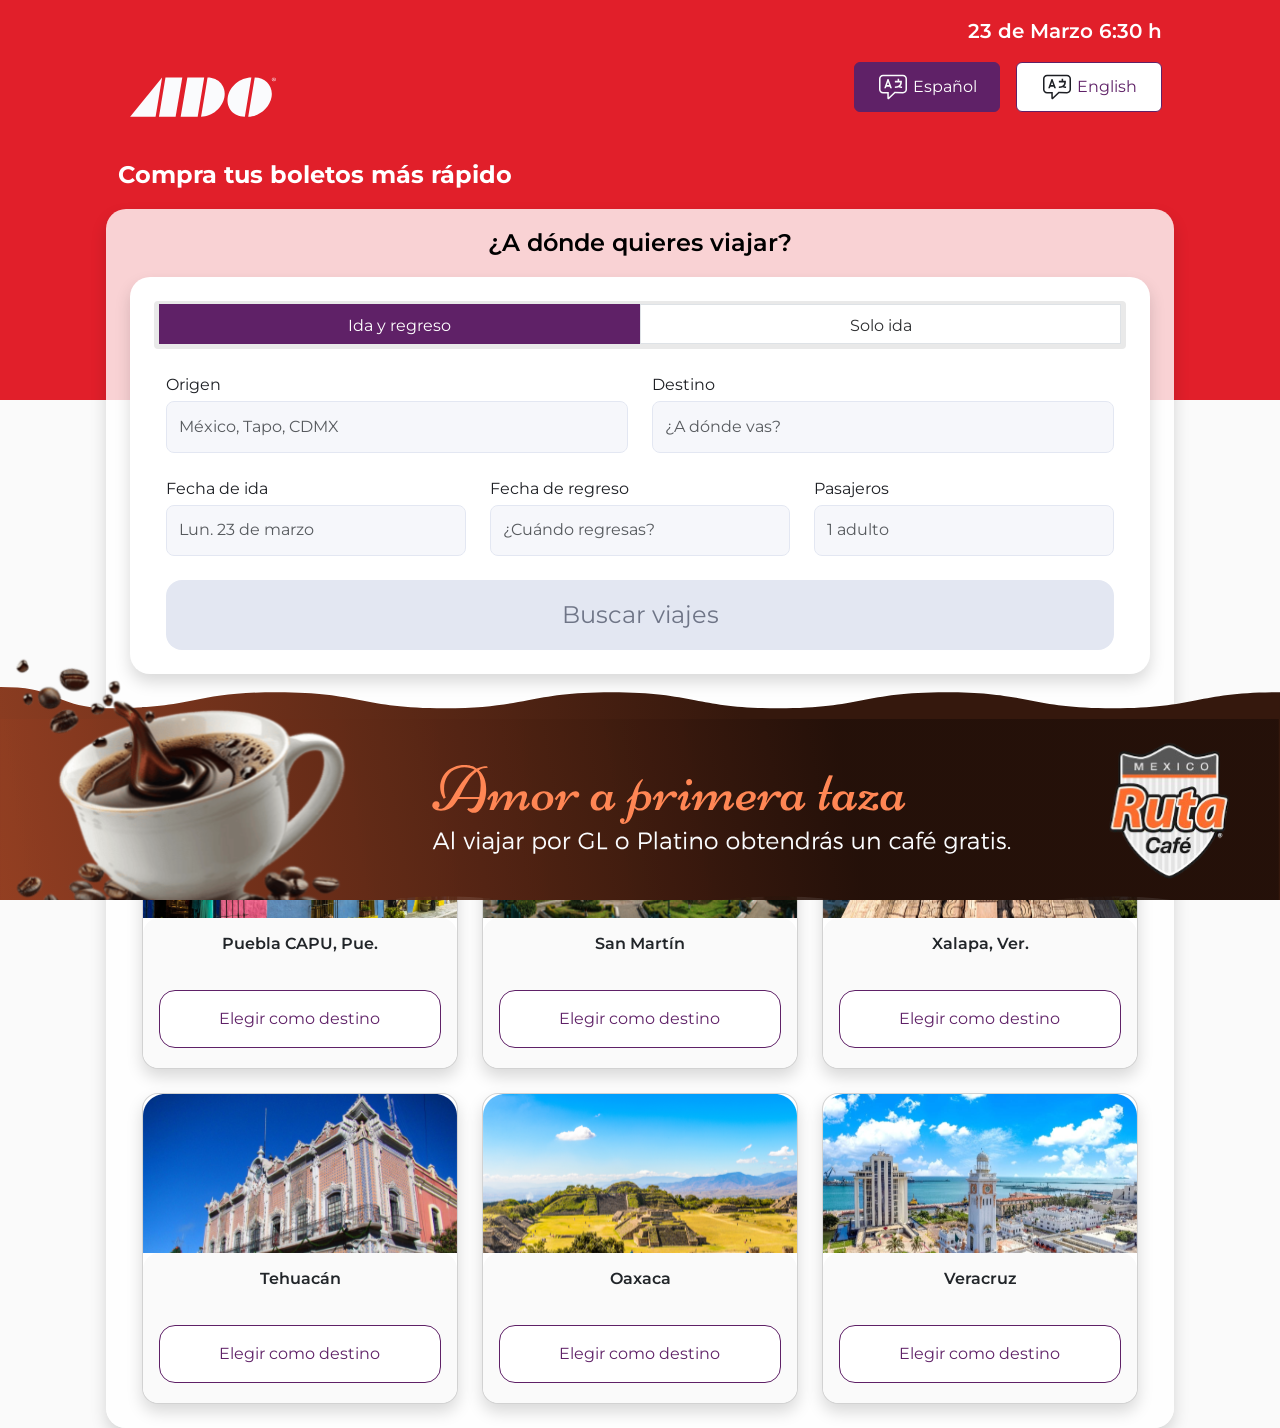
==== index.html @ 82124000 "Comentarios Tuki" ====
<!DOCTYPE html>
<html lang="es">
    <head>
        <meta charset="UTF-8">
        <meta name="viewport" content="width=device-width, initial-scale=1.0">
        <link rel="stylesheet" href="assets/css/bootstrap.min.css">
        <link rel="stylesheet" href="assets/css/main.css">
        <link rel="preconnect" href="https://fonts.googleapis.com">
        <link rel="preconnect" href="https://fonts.gstatic.com" crossorigin>
        <link href="https://fonts.googleapis.com/css2?family=Montserrat:ital,wght@0,100..900;1,100..900&display=swap" rel="stylesheet">
        <script src="https://code.iconify.design/iconify-icon/3.0.0/iconify-icon.min.js"></script>
        <link rel="stylesheet" href="https://cdn.jsdelivr.net/npm/litepicker/dist/css/litepicker.css"/>
        <script src="https://cdn.jsdelivr.net/npm/litepicker/dist/litepicker.js"></script>
        <title>Document Prueba 2</title>
        <style>
            .accordion-item:first-of-type>.accordion-header .accordion-button {
                border-top-left-radius: 20px;
                border-top-right-radius: 20px;
            }
            .litepicker {
                width: 100% !important;
            }
            .litepicker .container__main{
                justify-content: center !important;
                align-items: center !important;
            }
            .litepicker .month-item {
                width: 500px !important;
                max-width: 100% !important;
                
            }
            .litepicker .month-item-name,
            .litepicker .month-item-year {
                font-size: 32px !important;
                font-weight: bold;
            }
            .litepicker .month-item-weekdays-row > div {
                font-size: 14px !important;
                padding: 10px 0 !important;
            }
            .litepicker .day-item {
                font-size: 16px !important;
                padding: 12px !important;
            }      
            .accordion-button::after {
                width: 40px;
                height: 40px;
            }
            .accordion-button:not(.collapsed)::after {
                background-image: url("assets/images/chevron-up.png") !important;
                background-size: 40px !important;
                transform: var(--bs-accordion-btn-icon-transform);
            }
            .search-icon, 
            .destino-icon{
                position:absolute;
                top:50%;
                right:15px;
                transform:translateY(-50%);
                cursor:pointer;
                display:flex;
                align-items:center;
                justify-content:center;
            }
            .search-icon img,
            .destino-icon img{
                width:20px;
                height:20px;
                object-fit:contain;
            }
            #terminal-origen,
            #terminal-destino{
                border:none !important;
            }
            #terminal-origen:focus,
            #terminal-destino:focus{
                box-shadow: 0 0.5rem 1rem rgba(0, 0, 0, 0.15) !important;
            }
        </style>
    </head>
    
    <body>
        <div class="back-red"></div>
        
        <audio src="assets/audios/Bienvenido.mp3" autoplay id="audio-bienvenida"></audio>
        
        <section class="container-lg px-5">
            <div class="row mt-3 mb-3">
                <div class="col-6 offset-6 text-end f-20 f-white fw-600 pb-3">
                    23 de Marzo 6:30 h
                </div>                
                <div class="col-5">
                    <img src="assets/images/iconos-logos/ADO-white.svg" class="img-fluid" alt="">
                </div>
                <div class="col-7 d-flex align-items-cemter justify-content-end">
                    <a href="" class="btn purple-btn radius8 btnlang d-flex align-items-center justify-content-center f-16 me-3" style="height: 50px; width: 146px;">
                        <img src="assets/images/iconos-logos/idioma-white.svg" alt="" class="me-1"> Español
                    </a>
                    <a href="" class="btn white-btn radius8 btnlang d-flex align-items-center justify-content-center f-16" style="height: 50px; width: 146px;">
                        <img src="assets/images/iconos-logos/idioma-purple.svg" alt="" class="me-1"> English
                    </a>
                </div>
                <div class="col-12 mt-4">
                    <span class="f-white fw-700 f-24">Compra tus boletos más rápido</span>
                </div>
            </div>
            
            
            <div class="row white-opacity-cont rad20 shadow px-4 pt-3">
                <div class="col-12">
                    <p class="f-24 f-black text-center fw-600 ">¿A dónde quieres viajar?</p>
                    
                    <div class="row whiteback rad20 p-4 shadow">
                        <form action="">
                            <div class="row">
                                <div class="col-12 form-group d-flex align-items-center ida_regreso p-0" style="border: 5px solid #E9E9E9; border-radius: 4px;">                                    
                                    <div class="custom-radio w-100">
                                        <input class="form-check-input shadow-none" type="radio" name="inlineRadioOptions" id="inlineRadio1" value="option1" checked>
                                        <label class="form-check-label text-center mt-2" for="inlineRadio1">Ida y regreso</label>
                                    </div>
                                    <div class="custom-radio w-100">
                                        <input class="form-check-input shadow-none" type="radio" name="inlineRadioOptions" id="inlineRadio2" value="option2">
                                        <label class="form-check-label text-center mt-2" for="inlineRadio2">Solo ida</label>
                                    </div>                                    
                                </div>
                            </div>
                            
                            <div class="row mt-4">
                                <div class="col">
                                    <label for="origen" class="form-label mb-1 f-16">Origen</label>
                                    <input type="text" class="form-control audio-field" id="origen" placeholder="México, Tapo, CDMX" data-bs-toggle="modal" data-bs-target="#modal-origen" data-audio="assets/audios/de-donde-sales.mp3">
                                </div>
                                <div class="col">
                                    <label for="destino" class="form-label mb-1 f-16">Destino</label>
                                    <input type="text" class="form-control audio-field" id="destino" placeholder="¿A dónde vas?" data-bs-toggle="modal" data-bs-target="#modal-destino" data-audio="assets/audios/a-donde-vas.mp3">
                                </div>                                
                            </div><!-- row -->
                            
                            <div class="row mt-4">
                                <div class="col">
                                    <label for="ida" class="form-label f-16 mb-1">Fecha de ida</label>
                                    <input type="text" class="form-control audio-field" id="ida" placeholder="Lun. 23 de marzo" data-bs-toggle="modal" data-bs-target="#modal-fechas" data-audio="assets/audios/fecha-ida.mp3">
                                </div>
                                <div class="col">
                                    <label for="regreso" class="form-label f-16 mb-1">Fecha de regreso</label>
                                    <input type="text" class="form-control audio-field" id="regreso" placeholder="¿Cuándo regresas?" data-bs-toggle="modal" data-bs-target="#modal-fechas" data-audio="assets/audios/fecha-regreso.mp3">
                                </div>
                                <div class="col">
                                    <label for="pasajeros" class="form-label f-16 mb-1">Pasajeros</label>
                                    <input type="text" class="form-control" id="pasajeros" placeholder="1 adulto" data-bs-toggle="modal" data-bs-target="#modal-pasajeros">
                                </div>
                            </div><!-- row -->
                            
                            <div class="row mt-4">
                                <div class="col">
                                    <a href="index2.html" class="btn gray1-btn f-24 w-100 rad16 py-3" id="ComenzarCompra">Buscar viajes</a>
                                    <audio src="assets/audios/comencemos-compra.mp3" id="AudioComenzarCompra"></audio>
                                </div>
                            </div><!-- row -->
                        </form>
                    </div>
                </div><!-- col-12 -->
                
                
                <div class="col-12 mt-4">
                    <span class="fw-600 f-24 fblack">Terminales Frecuentes</span>
                    
                    <div class="row mt-4">
                        <div class="col-4 mb-4">
                            <div class="card card-destino rad16 shadow">
                                <img src="assets/images/puebla.svg" class="card-img-top" alt="">
                                <div class="card-body rad16 text-center px-2 faback">
                                    <h5 class="f-16 fw-600">Puebla CAPU, Pue.</h5>
                                    <button type="button" class="btn white-btn w-100 rad16 f-16 py-3 mt-3" data-toggle="modal" data-target="#modalViajantes">
                                        Elegir como destino
                                    </button>
                                </div>
                            </div>
                        </div><!-- col-4 -->
                        
                        <div class="col-4 mb-4">
                            <div class="card card-destino rad16 shadow">
                                <img src="assets/images/san-martin.svg" class="card-img-top" alt="">
                                <div class="card-body rad16 text-center px-2 faback">
                                    <h5 class="f-16 fw-600">San Martín</h5>
                                    <button type="button" class="btn white-btn w-100 rad16 f-16 py-3 mt-3" data-toggle="modal" data-target="#modalViajantes">
                                        Elegir como destino
                                    </button>
                                </div>
                            </div>
                        </div><!-- col-4 -->
                        
                        <div class="col-4 mb-4">
                            <div class="card card-destino rad16 shadow">
                                <img src="assets/images/xalapa.svg" class="card-img-top" alt="">
                                <div class="card-body rad16 text-center px-2 faback">
                                    <h5 class="f-16 fw-600">Xalapa, Ver.</h5>
                                    <button type="button" class="btn white-btn w-100 rad16 f-16 py-3 mt-3" data-toggle="modal" data-target="#modalViajantes">
                                        Elegir como destino
                                    </button>
                                </div>
                            </div>
                        </div><!-- col-4 -->
                        
                        <div class="col-4 mb-4">
                            <div class="card card-destino rad16 shadow">
                                <img src="assets/images/tehuacan.svg" class="card-img-top" alt="">
                                <div class="card-body rad16 text-center px-2 faback">
                                    <h5 class="f-16 fw-600">Tehuacán</h5>
                                    <button type="button" class="btn white-btn w-100 rad16 f-16 py-3 mt-3" data-toggle="modal" data-target="#modalViajantes">
                                        Elegir como destino
                                    </button>
                                </div>
                            </div>
                        </div><!-- col-4 -->
                        
                        <div class="col-4 mb-4">
                            <div class="card card-destino rad16 shadow">
                                <img src="assets/images/oaxaca.svg" class="card-img-top" alt="">
                                <div class="card-body rad16 text-center px-2 faback">
                                    <h5 class="f-16 fw-600">Oaxaca</h5>
                                    <button type="button" class="btn white-btn w-100 rad16 f-16 py-3 mt-3" data-toggle="modal" data-target="#modalViajantes">
                                        Elegir como destino
                                    </button>
                                </div>
                            </div>
                        </div><!-- col-4 -->
                        
                        <div class="col-4 mb-4">
                            <div class="card card-destino rad16 shadow">
                                <img src="assets/images/veracruz.svg" class="card-img-top" alt="">
                                <div class="card-body rad16 text-center px-2 faback">
                                    <h5 class="f-16 fw-600">Veracruz</h5>
                                    <button type="button" class="btn white-btn w-100 rad16 f-16 py-3 mt-3" data-toggle="modal" data-target="#modalViajantes">
                                        Elegir como destino
                                    </button>
                                </div>
                            </div>
                        </div><!-- col-4 -->
                    </div><!-- row -->
                </div><!-- col-12 -->
            </div><!-- row -->                                   
        </section>
        
        
        <!-- ***************************************
                        Modal Origen
        *************************************** -->
        <div class="modal fade modalFull" id="modal-origen" tabindex="-1" aria-labelledby="modal-origenLabel" aria-hidden="true">
            <div class="modal-dialog">
                <div class="modal-content h-100 norad">
                    <div class="modal-header norad d-flex align-items-center justify-content-between border-0 p-4">
                        <button class="btn white-btn btnRegresar1 py-2 px-3 f-24 shadow-none d-flex align-items-center justify-content-center" data-bs-dismiss="modal">
                            <iconify-icon icon="ant-design:left-outlined"></iconify-icon> Regresar
                        </button>
                        <p class="fw-700 f24 pt-2">23 de marzo 6:31h</p>
                    </div>
                    <div class="modal-body faback">
                        <div class="container-fluid">
                            <div class="col-12">
                                <h5 class="txt-left f-24 fblack fw-700 pb-0">Origen ¿de dónde sales?</h5>                                      
                            </div>
                            <div class="row">                                
                                <div class="col-12" style="position: relative;">
                                    <hr class="separador">
                                    <input type="text" class="form-control rad16 search" id="terminal-origen" placeholder="Encuentra terminal de origen"> 
                                    <span id="searchIcon" class="search-icon">
                                        <img src="assets/images/iconos-logos/search.svg" style="width: 20px;">
                                    </span>                               
                                    <hr class="separador">
                                </div>
                                <div class="col-12" style="background-color: #fff;">
                                    <h5 class="txt-left f-24 fblack fw-700 pb-0">Terminales</h5>                                      
                                </div>
                            </div>
                            
                            <div class="row mt-3">
                                <!-- Accoordion -->
                                <div class="accordion border-0 pt-3" id="accordionTerminales" style="border-top: 1px solid #E6E7E7 !important;">
                                    <div class="accordion-item border-0">
                                        <h2 class="accordion-header">
                                            <button class="accordion-button collapsed shadow-none" type="button" data-bs-toggle="collapse" data-bs-target="#collapseUno" aria-expanded="false" aria-controls="collapseUno">
                                                Campeche
                                            </button>
                                        </h2>
                                        <div id="collapseUno" class="accordion-collapse collapse" data-bs-parent="#accordionTerminales">
                                            <div class="accordion-body faback pt-1">
                                                <div class="accordion border-0 subaccordions" id="subaccordion1">
                                                    <div class="accordion-item border-0">
                                                        <h2 class="accordion-header">
                                                            <button class="accordion-button collapsed shadow-none py-0" type="button" data-bs-toggle="collapse" data-bs-target="#subCollapsUno" aria-expanded="false" aria-controls="subCollapsUno">
                                                                Campeche 1
                                                            </button>
                                                        </h2>
                                                        <div id="subCollapsUno" class="accordion-collapse collapse" data-bs-parent="#subaccordion1">
                                                            <div class="accordion-body">
                                                                Lorem...
                                                            </div>
                                                        </div>
                                                    </div><!-- subaccordion-item -->
                                                    <div class="accordion-item border-0">
                                                        <h2 class="accordion-header">
                                                            <button class="accordion-button collapsed shadow-none" type="button" data-bs-toggle="collapse" data-bs-target="#subCollapsDos" aria-expanded="false" aria-controls="subCollapsDos">
                                                                Campeche 2
                                                            </button>
                                                        </h2>
                                                        <div id="subCollapsDos" class="accordion-collapse collapse" data-bs-parent="#subaccordion1">
                                                            <div class="accordion-body">
                                                                Lorem...
                                                            </div>
                                                        </div>
                                                    </div>                                                   
                                                </div>
                                            </div><!-- accordion body -->
                                        </div>
                                    </div><!-- accordion-item -->
                                    
                                    <div class="accordion-item border-0">
                                        <h2 class="accordion-header">
                                            <button class="accordion-button collapsed shadow-none" type="button" data-bs-toggle="collapse" data-bs-target="#collapseDos" aria-expanded="false" aria-controls="collapseDos">
                                                Chiapas
                                            </button>
                                        </h2>
                                        <div id="collapseDos" class="accordion-collapse collapse" data-bs-parent="#accordionTerminales">
                                            <div class="accordion-body faback">
                                                Lorem...
                                            </div>
                                        </div>
                                    </div><!-- accordion-item -->
                                 
                                    <div class="accordion-item border-0">
                                        <h2 class="accordion-header">
                                            <button class="accordion-button collapsed shadow-none" type="button" data-bs-toggle="collapse" data-bs-target="#collapseTres" aria-expanded="false" aria-controls="collapseTres">
                                                Ciudad de México
                                            </button>
                                        </h2>
                                        <div id="collapseTres" class="accordion-collapse collapse" data-bs-parent="#accordionTerminales">
                                            <div class="accordion-body faback">
                                                Lorem...
                                            </div>
                                        </div>
                                    </div><!-- accordion-item -->
                                    
                                    <div class="accordion-item border-0">
                                        <h2 class="accordion-header">
                                            <button class="accordion-button collapsed shadow-none" type="button" data-bs-toggle="collapse" data-bs-target="#collapseCuatro" aria-expanded="false" aria-controls="collapseCuatro">
                                                Estado de México
                                            </button>
                                        </h2>
                                        <div id="collapseCuatro" class="accordion-collapse collapse" data-bs-parent="#accordionTerminales">
                                            <div class="accordion-body faback">
                                                Lorem...
                                            </div>
                                        </div>
                                    </div><!-- accordion-item -->
                                    
                                    <div class="accordion-item border-0">
                                        <h2 class="accordion-header">
                                            <button class="accordion-button collapsed shadow-none" type="button" data-bs-toggle="collapse" data-bs-target="#collapseCinco" aria-expanded="false" aria-controls="collapseCinco">
                                                Guerrero
                                            </button>
                                        </h2>
                                        <div id="collapseCinco" class="accordion-collapse collapse" data-bs-parent="#accordionTerminales">
                                            <div class="accordion-body faback">
                                                Lorem...
                                            </div>
                                        </div>
                                    </div><!-- accordion-item -->
                                    
                                    <div class="accordion-item border-0">
                                        <h2 class="accordion-header">
                                            <button class="accordion-button collapsed shadow-none" type="button" data-bs-toggle="collapse" data-bs-target="#collapseSeis" aria-expanded="false" aria-controls="collapseSeis">
                                                Hidalgo
                                            </button>
                                        </h2>
                                        <div id="collapseSeis" class="accordion-collapse collapse" data-bs-parent="#accordionTerminales">
                                            <div class="accordion-body faback">
                                                <div class="accordion border-0 subaccordions" id="subaccordion2">
                                                    <div class="accordion-item border-0">
                                                        <h2 class="accordion-header">
                                                            <button class="accordion-button collapsed shadow-none" type="button" data-bs-toggle="collapse" data-bs-target="#subCollapsTres" aria-expanded="false" aria-controls="subCollapsTres">
                                                                Pachuca de Soto, Hgo.
                                                            </button>
                                                        </h2>
                                                        <div id="subCollapsTres" class="accordion-collapse collapse" data-bs-parent="#subaccordion2">
                                                            <div class="accordion-body">
                                                                Lorem...
                                                            </div>
                                                        </div>
                                                    </div><!-- subaccordion-item -->
                                                    <div class="accordion-item border-0">
                                                        <h2 class="accordion-header">
                                                            <button class="accordion-button collapsed shadow-none" type="button" data-bs-toggle="collapse" data-bs-target="#subCollapsCuatro" aria-expanded="false" aria-controls="subCollapsCuatro">
                                                                Tulancingo, Hgo.
                                                            </button>
                                                        </h2>
                                                        <div id="subCollapsCuatro" class="accordion-collapse collapse" data-bs-parent="#subaccordion2">
                                                            <div class="accordion-body">
                                                                Lorem...
                                                            </div>
                                                        </div>
                                                    </div>                                                   
                                                    <div class="accordion-item border-0">
                                                        <h2 class="accordion-header">
                                                            <button class="accordion-button collapsed shadow-none" type="button" data-bs-toggle="collapse" data-bs-target="#subCollapsCinco" aria-expanded="false" aria-controls="subCollapsCinco">
                                                                Apan, Hgo.
                                                            </button>
                                                        </h2>
                                                        <div id="subCollapsCinco" class="accordion-collapse collapse" data-bs-parent="#subaccordion2">
                                                            <div class="accordion-body">
                                                                Lorem...
                                                            </div>
                                                        </div>
                                                    </div>
                                                    <div class="accordion-item border-0">
                                                        <h2 class="accordion-header">
                                                            <button class="accordion-button collapsed shadow-none" type="button" data-bs-toggle="collapse" data-bs-target="#subCollapsSeis" aria-expanded="false" aria-controls="subCollapsSeis">
                                                                Ciudad Sahagún, Hgo.
                                                            </button>
                                                        </h2>
                                                        <div id="subCollapsSeis" class="accordion-collapse collapse" data-bs-parent="#subaccordion2">
                                                            <div class="accordion-body">
                                                                Lorem...
                                                            </div>
                                                        </div>
                                                    </div>
                                                    <div class="accordion-item border-0">
                                                        <h2 class="accordion-header">
                                                            <button class="accordion-button collapsed shadow-none" type="button" data-bs-toggle="collapse" data-bs-target="#subCollapsSiete" aria-expanded="false" aria-controls="subCollapsSiete">
                                                                Zacualtipán, Hgo.
                                                            </button>
                                                        </h2>
                                                        <div id="subCollapsSiete" class="accordion-collapse collapse" data-bs-parent="#subaccordion2">
                                                            <div class="accordion-body">
                                                                Lorem...
                                                            </div>
                                                        </div>
                                                    </div>
                                                </div>
                                            </div>
                                        </div>
                                    </div><!-- accordion-item -->
                                    
                                    <div class="accordion-item border-0">
                                        <h2 class="accordion-header">
                                            <button class="accordion-button collapsed shadow-none" type="button" data-bs-toggle="collapse" data-bs-target="#collapseSiete" aria-expanded="false" aria-controls="collapseSiete">
                                                Morelos
                                            </button>
                                        </h2>
                                        <div id="collapseSiete" class="accordion-collapse collapse" data-bs-parent="#accordionTerminales">
                                            <div class="accordion-body faback">
                                                Lorem...
                                            </div>
                                        </div>
                                    </div><!-- accordion-item -->
                                    
                                    <div class="accordion-item border-0">
                                        <h2 class="accordion-header">
                                            <button class="accordion-button collapsed shadow-none" type="button" data-bs-toggle="collapse" data-bs-target="#collapseOcho" aria-expanded="false" aria-controls="collapseOcho">
                                                Oaxaca
                                            </button>
                                        </h2>
                                        <div id="collapseOcho" class="accordion-collapse collapse" data-bs-parent="#accordionTerminales">
                                            <div class="accordion-body faback">
                                                Lorem...
                                            </div>
                                        </div>
                                    </div><!-- accordion-item -->
                                    
                                    <div class="accordion-item border-0">
                                        <h2 class="accordion-header">
                                            <button class="accordion-button collapsed shadow-none" type="button" data-bs-toggle="collapse" data-bs-target="#collapseNueve" aria-expanded="false" aria-controls="collapseNueve">
                                                Puebla
                                            </button>
                                        </h2>
                                        <div id="collapseNueve" class="accordion-collapse collapse" data-bs-parent="#accordionTerminales">
                                            <div class="accordion-body faback">
                                                Lorem...
                                            </div>
                                        </div>
                                    </div><!-- accordion-item -->
                                    
                                    <div class="accordion-item border-0">
                                        <h2 class="accordion-header">
                                            <button class="accordion-button collapsed shadow-none" type="button" data-bs-toggle="collapse" data-bs-target="#collapseDiez" aria-expanded="false" aria-controls="collapseDiez">
                                                Quintana Roo
                                            </button>
                                        </h2>
                                        <div id="collapseDiez" class="accordion-collapse collapse" data-bs-parent="#accordionTerminales">
                                            <div class="accordion-body faback">
                                                Lorem...
                                            </div>
                                        </div>
                                    </div><!-- accordion-item -->
                                    
                                    <div class="accordion-item border-0">
                                        <h2 class="accordion-header">
                                            <button class="accordion-button collapsed shadow-none" type="button" data-bs-toggle="collapse" data-bs-target="#collapseOnce" aria-expanded="false" aria-controls="collapseOnce">
                                                Tabasco
                                            </button>
                                        </h2>
                                        <div id="collapseOnce" class="accordion-collapse collapse" data-bs-parent="#accordionTerminales">
                                            <div class="accordion-body faback">
                                                Lorem...
                                            </div>
                                        </div>
                                    </div><!-- accordion-item -->
                                    
                                    <div class="accordion-item border-0">
                                        <h2 class="accordion-header">
                                            <button class="accordion-button collapsed shadow-none" type="button" data-bs-toggle="collapse" data-bs-target="#collapseDoce" aria-expanded="false" aria-controls="collapseDoce">
                                                Tlaxcala
                                            </button>
                                        </h2>
                                        <div id="collapseDoce" class="accordion-collapse collapse" data-bs-parent="#accordionTerminales">
                                            <div class="accordion-body faback">
                                                Lorem...
                                            </div>
                                        </div>
                                    </div><!-- accordion-item -->
                                    
                                    <div class="accordion-item border-0">
                                        <h2 class="accordion-header">
                                            <button class="accordion-button collapsed shadow-none" type="button" data-bs-toggle="collapse" data-bs-target="#collapseTrece" aria-expanded="false" aria-controls="collapseTrece">
                                                Veracruz
                                            </button>
                                        </h2>
                                        <div id="collapseTrece" class="accordion-collapse collapse" data-bs-parent="#accordionTerminales">
                                            <div class="accordion-body faback">
                                                Lorem...
                                            </div>
                                        </div>
                                    </div><!-- accordion-item -->
                                    
                                    <div class="accordion-item border-0">
                                        <h2 class="accordion-header">
                                            <button class="accordion-button collapsed shadow-none" type="button" data-bs-toggle="collapse" data-bs-target="#collapseCat" aria-expanded="false" aria-controls="collapseCat">
                                                Yucatán
                                            </button>
                                        </h2>
                                        <div id="collapseCat" class="accordion-collapse collapse" data-bs-parent="#accordionTerminales">
                                            <div class="accordion-body faback">
                                                Lorem...
                                            </div>
                                        </div>
                                    </div><!-- accordion-item -->
                                </div>
                                <!-- accordion -->
                            </div>
                        </div>
                    </div>
                    <div class="modal-footer fixed-bottom py-3" style="background-color: #F1F3F9;">
                        <div class="container-fluid">
                            <div class="row">
                                <div class="col-6">
                                    <button type="button" class="btn white-btn w-100 f-24 rad16 py-4" data-bs-dismiss="modal">Regresar</button>                        
                                </div>
                                <div class="col-6">
                                    <button type="button" class="btn disabled-btn w-100 f-24 rad16 py-4">Continuar</button>
                                </div>
                            </div>
                        </div>
                    </div>
                </div>
            </div>
        </div>
        
        
        <!-- ***************************************
                Modal Destino
        *************************************** -->
        <div class="modal fade modalFull" id="modal-destino" tabindex="-1" aria-labelledby="modal-destinoLabel" aria-hidden="true">
            <div class="modal-dialog">
                <div class="modal-content h-100 norad">
                    <div class="modal-header norad d-flex align-items-center justify-content-between border-0 p-4">
                        <button class="btn white-btn btnRegresar1 py-2 px-3 f-24 shadow-none d-flex align-items-center justify-content-center" data-bs-dismiss="modal">
                            <iconify-icon icon="ant-design:left-outlined"></iconify-icon> Regresar
                        </button>
                        <p class="fw-700 f24 pt-2">23 de marzo 6:31h</p>
                    </div>
                    <div class="modal-body">
                        <div class="container-fluid">
                            <div class="col-12">
                                <h5 class="txt-left f-24 fblack fw-700 pb-0">Destino ¿a dónde vas?</h5>                                      
                            </div>
                            <div class="row">                                
                                <div class="col-12" style="position: relative;">
                                    <hr class="separador">
                                    <input type="text" class="form-control rad16 search" id="terminal-destino" placeholder="Encuentra una terminal">                                     
                                    <span id="destinoIcon" class="destino-icon">
                                        <img src="assets/images/iconos-logos/search.svg" style="width: 20px;">
                                    </span>              
                                    
                                    
                                    <hr class="separador">
                                </div>
                                <div class="col-12">
                                    <h5 class="txt-left f-24 fblack fw-700 pb-0">Terminales</h5>                                      
                                </div>
                            </div>
                            
                            <div class="row mt-3">
                                <!-- Accoordion -->
                                <div class="accordion border-0 pt-3" id="accordionDestino" style="border-top: 1px solid #E6E7E7 !important;">
                                    <div class="accordion-item border-0">
                                        <h2 class="accordion-header">
                                            <button class="accordion-button collapsed shadow-none f-20" type="button" data-bs-toggle="collapse" data-bs-target="#collapseUno" aria-expanded="false" aria-controls="collapseUno">
                                                Campeche
                                            </button>
                                        </h2>
                                        <div id="collapseUno" class="accordion-collapse collapse" data-bs-parent="#accordionDestino">
                                            <div class="accordion-body faback pt-1">
                                                <div class="accordion border-0 subaccordions" id="subaccordion1">
                                                    <div class="accordion-item border-0">
                                                        <h2 class="accordion-header">
                                                            <button class="accordion-button collapsed shadow-none py-0 f-20" type="button" data-bs-toggle="collapse" data-bs-target="#subCollapsUno" aria-expanded="false" aria-controls="subCollapsUno">
                                                                Campeche 1
                                                            </button>
                                                        </h2>
                                                        <div id="subCollapsUno" class="accordion-collapse collapse" data-bs-parent="#subaccordion1">
                                                            <div class="accordion-body">
                                                                Lorem...
                                                            </div>
                                                        </div>
                                                    </div><!-- subaccordion-item -->
                                                    <div class="accordion-item border-0">
                                                        <h2 class="accordion-header">
                                                            <button class="accordion-button collapsed shadow-none f-20" type="button" data-bs-toggle="collapse" data-bs-target="#subCollapsDos" aria-expanded="false" aria-controls="subCollapsDos">
                                                                Campeche 2
                                                            </button>
                                                        </h2>
                                                        <div id="subCollapsDos" class="accordion-collapse collapse" data-bs-parent="#subaccordion1">
                                                            <div class="accordion-body">
                                                                Lorem...
                                                            </div>
                                                        </div>
                                                    </div>                                                   
                                                </div>
                                            </div><!-- accordion body -->
                                        </div>
                                    </div><!-- accordion-item -->
                                    
                                    <div class="accordion-item border-0">
                                        <h2 class="accordion-header">
                                            <button class="accordion-button collapsed shadow-none f-20" type="button" data-bs-toggle="collapse" data-bs-target="#collapseDos" aria-expanded="false" aria-controls="collapseDos">
                                                Chiapas
                                            </button>
                                        </h2>
                                        <div id="collapseDos" class="accordion-collapse collapse" data-bs-parent="#accordionDestino">
                                            <div class="accordion-body faback">
                                                Lorem...
                                            </div>
                                        </div>
                                    </div><!-- accordion-item -->
                                 
                                    <div class="accordion-item border-0">
                                        <h2 class="accordion-header">
                                            <button class="accordion-button collapsed shadow-none f-20" type="button" data-bs-toggle="collapse" data-bs-target="#collapseTres" aria-expanded="false" aria-controls="collapseTres">
                                                Ciudad de México
                                            </button>
                                        </h2>
                                        <div id="collapseTres" class="accordion-collapse collapse" data-bs-parent="#accordionDestino">
                                            <div class="accordion-body faback">
                                                Lorem...
                                            </div>
                                        </div>
                                    </div><!-- accordion-item -->
                                    
                                    <div class="accordion-item border-0">
                                        <h2 class="accordion-header">
                                            <button class="accordion-button collapsed shadow-none f-20" type="button" data-bs-toggle="collapse" data-bs-target="#collapseCuatro" aria-expanded="false" aria-controls="collapseCuatro">
                                                Estado de México
                                            </button>
                                        </h2>
                                        <div id="collapseCuatro" class="accordion-collapse collapse" data-bs-parent="#accordionDestino">
                                            <div class="accordion-body faback">
                                                Lorem...
                                            </div>
                                        </div>
                                    </div><!-- accordion-item -->
                                    
                                    <div class="accordion-item border-0">
                                        <h2 class="accordion-header">
                                            <button class="accordion-button collapsed shadow-none f-20" type="button" data-bs-toggle="collapse" data-bs-target="#collapseCinco" aria-expanded="false" aria-controls="collapseCinco">
                                                Guerrero
                                            </button>
                                        </h2>
                                        <div id="collapseCinco" class="accordion-collapse collapse" data-bs-parent="#accordionDestino">
                                            <div class="accordion-body faback">
                                                Lorem...
                                            </div>
                                        </div>
                                    </div><!-- accordion-item -->
                                    
                                    <div class="accordion-item border-0">
                                        <h2 class="accordion-header">
                                            <button class="accordion-button collapsed shadow-none f-20" type="button" data-bs-toggle="collapse" data-bs-target="#collapseSeis" aria-expanded="false" aria-controls="collapseSeis">
                                                Hidalgo
                                            </button>
                                        </h2>
                                        <div id="collapseSeis" class="accordion-collapse collapse" data-bs-parent="#accordionDestino">
                                            <div class="accordion-body faback">
                                                <div class="accordion border-0 subaccordions" id="subaccordion2">
                                                    <div class="accordion-item border-0">
                                                        <h2 class="accordion-header">
                                                            <button class="accordion-button collapsed shadow-none f-20" type="button" data-bs-toggle="collapse" data-bs-target="#subCollapsTres" aria-expanded="false" aria-controls="subCollapsTres">
                                                                Pachuca de Soto, Hgo.
                                                            </button>
                                                        </h2>
                                                        <div id="subCollapsTres" class="accordion-collapse collapse" data-bs-parent="#subaccordion2">
                                                            <div class="accordion-body">
                                                                Lorem...
                                                            </div>
                                                        </div>
                                                    </div><!-- subaccordion-item -->
                                                    <div class="accordion-item border-0">
                                                        <h2 class="accordion-header">
                                                            <button class="accordion-button collapsed shadow-none f-20" type="button" data-bs-toggle="collapse" data-bs-target="#subCollapsCuatro" aria-expanded="false" aria-controls="subCollapsCuatro">
                                                                Tulancingo, Hgo.
                                                            </button>
                                                        </h2>
                                                        <div id="subCollapsCuatro" class="accordion-collapse collapse" data-bs-parent="#subaccordion2">
                                                            <div class="accordion-body">
                                                                Lorem...
                                                            </div>
                                                        </div>
                                                    </div>                                                   
                                                    <div class="accordion-item border-0">
                                                        <h2 class="accordion-header">
                                                            <button class="accordion-button collapsed shadow-none f-20" type="button" data-bs-toggle="collapse" data-bs-target="#subCollapsCinco" aria-expanded="false" aria-controls="subCollapsCinco">
                                                                Apan, Hgo.
                                                            </button>
                                                        </h2>
                                                        <div id="subCollapsCinco" class="accordion-collapse collapse" data-bs-parent="#subaccordion2">
                                                            <div class="accordion-body">
                                                                Lorem...
                                                            </div>
                                                        </div>
                                                    </div>
                                                    <div class="accordion-item border-0">
                                                        <h2 class="accordion-header">
                                                            <button class="accordion-button collapsed shadow-none f-20" type="button" data-bs-toggle="collapse" data-bs-target="#subCollapsSeis" aria-expanded="false" aria-controls="subCollapsSeis">
                                                                Ciudad Sahagún, Hgo.
                                                            </button>
                                                        </h2>
                                                        <div id="subCollapsSeis" class="accordion-collapse collapse" data-bs-parent="#subaccordion2">
                                                            <div class="accordion-body">
                                                                Lorem...
                                                            </div>
                                                        </div>
                                                    </div>
                                                    <div class="accordion-item border-0">
                                                        <h2 class="accordion-header">
                                                            <button class="accordion-button collapsed shadow-none f-20" type="button" data-bs-toggle="collapse" data-bs-target="#subCollapsSiete" aria-expanded="false" aria-controls="subCollapsSiete">
                                                                Zacualtipán, Hgo.
                                                            </button>
                                                        </h2>
                                                        <div id="subCollapsSiete" class="accordion-collapse collapse" data-bs-parent="#subaccordion2">
                                                            <div class="accordion-body">
                                                                Lorem...
                                                            </div>
                                                        </div>
                                                    </div>
                                                </div>
                                            </div>
                                        </div>
                                    </div><!-- accordion-item -->
                                    
                                    <div class="accordion-item border-0">
                                        <h2 class="accordion-header">
                                            <button class="accordion-button collapsed shadow-none f-20" type="button" data-bs-toggle="collapse" data-bs-target="#collapseSiete" aria-expanded="false" aria-controls="collapseSiete">
                                                Morelos
                                            </button>
                                        </h2>
                                        <div id="collapseSiete" class="accordion-collapse collapse" data-bs-parent="#accordionDestino">
                                            <div class="accordion-body faback">
                                                Lorem...
                                            </div>
                                        </div>
                                    </div><!-- accordion-item -->
                                    
                                    <div class="accordion-item border-0">
                                        <h2 class="accordion-header">
                                            <button class="accordion-button collapsed shadow-none f-20" type="button" data-bs-toggle="collapse" data-bs-target="#collapseOcho" aria-expanded="false" aria-controls="collapseOcho">
                                                Oaxaca
                                            </button>
                                        </h2>
                                        <div id="collapseOcho" class="accordion-collapse collapse" data-bs-parent="#accordionDestino">
                                            <div class="accordion-body faback">
                                                Lorem...
                                            </div>
                                        </div>
                                    </div><!-- accordion-item -->
                                    
                                    <div class="accordion-item border-0">
                                        <h2 class="accordion-header">
                                            <button class="accordion-button collapsed shadow-none f-20" type="button" data-bs-toggle="collapse" data-bs-target="#collapseNueve" aria-expanded="false" aria-controls="collapseNueve">
                                                Puebla
                                            </button>
                                        </h2>
                                        <div id="collapseNueve" class="accordion-collapse collapse" data-bs-parent="#accordionDestino">
                                            <div class="accordion-body faback">
                                                Lorem...
                                            </div>
                                        </div>
                                    </div><!-- accordion-item -->
                                    
                                    <div class="accordion-item border-0">
                                        <h2 class="accordion-header">
                                            <button class="accordion-button collapsed shadow-none f-20" type="button" data-bs-toggle="collapse" data-bs-target="#collapseDiez" aria-expanded="false" aria-controls="collapseDiez">
                                                Quintana Roo
                                            </button>
                                        </h2>
                                        <div id="collapseDiez" class="accordion-collapse collapse" data-bs-parent="#accordionDestino">
                                            <div class="accordion-body faback">
                                                Lorem...
                                            </div>
                                        </div>
                                    </div><!-- accordion-item -->
                                    
                                    <div class="accordion-item border-0">
                                        <h2 class="accordion-header">
                                            <button class="accordion-button collapsed shadow-none f-20" type="button" data-bs-toggle="collapse" data-bs-target="#collapseOnce" aria-expanded="false" aria-controls="collapseOnce">
                                                Tabasco
                                            </button>
                                        </h2>
                                        <div id="collapseOnce" class="accordion-collapse collapse" data-bs-parent="#accordionDestino">
                                            <div class="accordion-body faback">
                                                Lorem...
                                            </div>
                                        </div>
                                    </div><!-- accordion-item -->
                                    
                                    <div class="accordion-item border-0">
                                        <h2 class="accordion-header">
                                            <button class="accordion-button collapsed shadow-none f-20" type="button" data-bs-toggle="collapse" data-bs-target="#collapseDoce" aria-expanded="false" aria-controls="collapseDoce">
                                                Tlaxcala
                                            </button>
                                        </h2>
                                        <div id="collapseDoce" class="accordion-collapse collapse" data-bs-parent="#accordionDestino">
                                            <div class="accordion-body faback">
                                                Lorem...
                                            </div>
                                        </div>
                                    </div><!-- accordion-item -->
                                    
                                    <div class="accordion-item border-0">
                                        <h2 class="accordion-header">
                                            <button class="accordion-button collapsed shadow-none f-20" type="button" data-bs-toggle="collapse" data-bs-target="#collapseTrece" aria-expanded="false" aria-controls="collapseTrece">
                                                Veracruz
                                            </button>
                                        </h2>
                                        <div id="collapseTrece" class="accordion-collapse collapse" data-bs-parent="#accordionDestino">
                                            <div class="accordion-body faback">
                                                Lorem...
                                            </div>
                                        </div>
                                    </div><!-- accordion-item -->
                                    
                                    <div class="accordion-item border-0">
                                        <h2 class="accordion-header">
                                            <button class="accordion-button collapsed shadow-none f-20" type="button" data-bs-toggle="collapse" data-bs-target="#collapseCat" aria-expanded="false" aria-controls="collapseCat">
                                                Yucatán
                                            </button>
                                        </h2>
                                        <div id="collapseCat" class="accordion-collapse collapse" data-bs-parent="#accordionDestino">
                                            <div class="accordion-body faback">
                                                Lorem...
                                            </div>
                                        </div>
                                    </div><!-- accordion-item -->
                                </div>
                                <!-- accordion -->
                            </div>
                        </div>
                    </div>
                    <div class="modal-footer fixed-bottom py-3" style="background-color: #F1F3F9;">
                        <div class="container-fluid">
                            <div class="row">
                                <div class="col-6">
                                    <button type="button" class="btn white-btn w-100 f-24 rad16 py-4" data-bs-dismiss="modal">Regresar</button>                        
                                </div>
                                <div class="col-6">
                                    <button type="button" class="btn white-btn w-100 f-24 rad16 py-4">Continuar</button>
                                </div>
                            </div>
                        </div>
                    </div>
                </div>
            </div>
        </div>
        
        
        <!-- ***************************************
                Modal Fechas
        *************************************** -->
        <div class="modal fade modalFull" id="modal-fechas" tabindex="-1" aria-labelledby="modal-fechasLabel" aria-hidden="true">
            <div class="modal-dialog">
                <div class="modal-content h-100 norad">
                    <div class="modal-header norad d-flex align-items-center justify-content-between p-4" style="background-color: #FAFBFD;">
                        <button class="btn white-btn btnRegresar1 py-2 px-3 f-24 shadow-none d-flex align-items-center justify-content-center" data-bs-dismiss="modal">
                            <iconify-icon icon="ant-design:left-outlined"></iconify-icon> Regresar
                        </button>
                        <p class="fw-700 f24 pt-2">23 de marzo 6:31h</p>
                    </div>
                    <div class="modal-body px-0">
                        <div class="container-fluid px-0 py-4" style="background-color: #FAFBFD;">
                            <div class="col-12 px-4">
                                <h5 class="txt-left f-24 fblack fw-700 pb-0 px-3">Elige tus fechas de ida y regreso</h5>                                      
                            </div>                           
                        </div>
                        <div class="container-fluid px-0">
                            <div class="row">                                
                                <div class="col-12 text-center pt-4">
                                    <div id="calendario"></div>
                                </div>
                            </div>                         
                        </div>
                    </div>
                    <div class="modal-footer fixed-bottom py-3" style="background-color: #F1F3F9;">
                        <div class="container-fluid">
                            <div class="row py-4">
                                <div class="col-12">
                                    <div class="form-check">
                                        <input class="form-check-input" type="checkbox" value="" id="checkDefault">
                                        <label class="form-check-label f-20 fw-500" for="checkDefault">
                                            Quiero ir y regresar el mismo día
                                        </label>
                                    </div>
                                </div>
                            </div>
                            <div class="row">
                                <div class="col-6">
                                    <button type="button" class="btn white-btn w-100 f-24 rad16 py-4" data-bs-dismiss="modal">Regresar</button>                        
                                </div>
                                <div class="col-6">
                                    <button type="button" class="btn disabled-btn w-100 f-24 rad16 py-4">Continuar</button>
                                    <!-- Para que el botón se muestre como activo, cambiar la clase disabled-btn por "purple-btn" -->
                                </div>
                            </div>
                        </div>
                    </div>
                </div>
            </div>
        </div>
        
        
        <!-- ***************************************
                    Modal pasajeros
        *************************************** -->
        <div class="modal fade modal-bottom" id="modal-pasajeros" tabindex="-1" aria-labelledby="modal-pasajerosLabel" aria-hidden="true">
            <div class="modal-dialog">
                <div class="modal-content h-100">
                    <div class="modal-header d-flex align-items-center justify-content-between-0 p-5">
                        <div>
                            <p class="f-28 fblack fw-600 p-0 m-0">¿Quiénes viajan?</p>
                            <p class="f24 pt-2">Puedes agregar hasta 8 pasajeros como máximo</p>
                        </div>
                        <button type="button" class="btn-close" data-bs-dismiss="modal" aria-label="Close"></button>
                    </div>
                    <div class="modal-body py-5">
                        <div class="container-fluid">
                            <button type="button" class="btn btn-primary" data-bs-toggle="modal" data-bs-target="#modalMenores">Modal Menores</button>
                            
                            <div class="col-12">
                                <div class="row">
                                    <div class="col-8 d-flex align-items-center justify-content-start">
                                        <img src="assets/images/iconos-logos/adultos.svg" class="img-fluid float-left me-3 icon-viajeros" alt="">
                                        <div>
                                            <p class="f-32 fw-700 fblack mb-0 pb-0">Adulto</p>
                                            <span class="fw-300 f-24">Más de 12 años</span>
                                        </div>
                                    </div>
                                    <div class="col-4 d-flex align-items-center justify-content-end">
                                        <button class="btn btn-cant" id="dec_ad"></button>
                                        <form action="">
                                            <input type="text" id="total_ad" class="f-40 form-control" readonly>
                                        </form>
                                        <button class="btn btn-cant shadow-none" id="inc_ad"></button>
                                    </div>
                                </div>                                    
                            </div> 
                            <div class="col-12 mt-5">
                                <div class="row">
                                    <div class="col-8 d-flex align-items-center justify-content-start">
                                        <img src="assets/images/iconos-logos/ninos.svg" class="img-fluid float-left me-3 icon-viajeros" alt="">
                                        <div>
                                            <p class="f-32 fw-700 fblack mb-0 pb-0">Niños</p>
                                            <span class="fw-300 f-24">De 5 a 12 años</span>
                                        </div>
                                    </div>
                                    <div class="col-4 d-flex align-items-center justify-content-end">
                                        <button class="btn btn-cant" id="dec_ni"></button>
                                        <form action="">
                                            <input type="text" id="total_ni" class="f-40 form-control" readonly>
                                        </form>
                                        <button class="btn btn-cant shadow-none" id="inc_ni"></button>
                                    </div>
                                </div>
                            </div>  
                            <div class="col-12 mt-5">
                                <div class="row">
                                    <div class="col-8 d-flex align-items-center justify-content-start">
                                        <img src="assets/images/iconos-logos/inapam.svg" class="img-fluid float-left me-3 icon-viajeros" alt="">
                                        <div>
                                            <p class="f-32 fw-700 fblack mb-0 pb-0">INAPAM</p>
                                            <span class="fw-300 f-16">Más de 60 años con identificación oficial vigente</span><br>
                                            <a href="#" class="purple-link f-600 f-20" data-bs-toggle="modal" data-bs-target="#modal-inapam">Más información</a>
                                        </div>
                                    </div>
                                    <div class="col-4 d-flex align-items-center justify-content-end">
                                        <button class="btn btn-cant shadow-none" id="dec_ina"></button>
                                        <form action="">
                                            <input type="text" id="total_ina" class="f-40 form-control" readonly>
                                        </form>
                                        <button class="btn btn-cant shadow-none" id="inc_ina"></button>
                                    </div>
                                </div>
                            </div>                        
                        </div>                       
                    </div>
                    <div class="modal-footer py-3" style="background-color: #F1F3F9;">
                        <div class="container-fluid">                            
                            <div class="row">
                                <div class="col-12">
                                    <a href="index2.html" type="button" class="btn disabled-btn w-100 f-24 rad16 py-3" data-bs-dismiss="modal">Continuar</a>                        
                                </div>
                            </div>
                        </div>
                    </div>
                </div>
            </div>
        </div>
        
        
         <!-- ***************************************
                    Modal INAMAP
        *************************************** -->
        <div class="modal fade modal-bottom" id="modal-inapam" tabindex="-1" aria-labelledby="modal-inapamLabel" aria-hidden="true">
            <div class="modal-dialog">
                <div class="modal-content h-100">
                    <div class="modal-header d-flex align-items-center justify-content-between-0 p-5">
                        <div>
                            <p class="f-28 fblack fw-600 p-0 m-0">INAPAM</p>
                        </div>
                        <button type="button" class="btn-close" data-bs-dismiss="modal" aria-label="Close"></button>
                    </div>
                    <div class="modal-body py-5">
                        <div class="container-fluid">
                            <div class="col-12">
                                <p class="f-24 fblack">
                                    <strong class="f-purple">Si tienes tu credencial INAPAM aprovecha el 50% de descuento</strong> que ADO te ofrece:
                                </p>                                 
                                <p class="f-24 fblack">
                                    <strong>a)</strong> Es necesario presentar su <strong class="f-purple">credencial original del INAPAM (antes INSEN) o una identificación oficial: Credencial de elector original INE o pasaporte original vigente o alguna identificación oficial que lo acredite que es mayor de 60 años</strong> para obtener su descuento.                                    
                                </p>
                                <p class="f-24 fblack">
                                    <strong>b)</strong> Limitado a 2 descuentos por autobús en corridas normales en todas nuestras marcas y clases de servicio conforme al DOF de 07/01/1982.
                                </p>
                                <p class="f-24 fblack">
                                    Recuerda que al momento de abordar deberás presentar tu boleto electrónico, Identificación Oficial y credencial de INAPAM vigente; de lo contrario no podrás realizar tu viaje.
                                </p>
                                <p class="f-24 fblack">
                                    No es acumulable con otros descuentos.
                                </p>
                            </div>                                                                                 
                        </div>                       
                    </div>
                </div>
            </div>
        </div>
        
        
        <!-- Modal Menores -->
        <div class="modal fade" id="modalMenores" tabindex="-1" aria-labelledby="modalMenoresLabel" aria-hidden="true">
            <div class="modal-dialog modal-dialog-centered modal-xl">
                <div class="modal-content rad16">
                    <div class="modal-header justify-content-center align-items-center flex-column">
                        <img src="assets/images/iconos-logos/alert.svg" alt="" class="mb-3">
                        <h5 class="f-40 fw-700 text-center" id="modalMenoresLabel">Los menores deben viajar acompañados</h5>
                    </div>
                    
                    <div class="modal-body pt-5">
                        <p class="f-24 text-center p-3">
                            Los boletos para menores no se pueden comprar solos. 
                        </p>                        
                        <p class="f-24 text-center p-3 fw-700">
                            Por seguridad, deben estar acompañados de al menos un adulto en la misma compra.
                        </p>
                    </div>
                                        
                    <div class="modal-footer py-3" style="background-color: #F1F3F9;">
                        <div class="container-fluid">
                            <div class="row">
                                <div class="col-12 pt-3">
                                    <button type="button" class="btn purple-btn w-100 f-24 rad16 py-3" data-bs-dismiss="modal">Entendido</button>
                                </div>
                            </div>
                        </div>
                    </div>
                </div>
            </div>
        </div>
        
        
        <audio id="GlobalAudioFields"></audio>
        <footer class="container-fluid p-0 fixed-bottom">
            <img src="assets/images/banner-home.svg" class="w-100" alt="">
        </footer> 
        
        <script src="assets/js/jquery-4.0.0.min.js"></script>
        <script src="assets/js/bootstrap.min.js"></script>
        <script>
            // Autoplay del audio al abrir el sitio
            document.body.addEventListener('click', function() {
                const audio = document.getElementById('audio-bienvenida');
                audio.play();
                }, 
            { 
                once: true 
            });
            
            // Función para reproducir los diversos audios correspondientes a cada input-field
            document.addEventListener('click', function(e) {
                if (e.target.classList.contains('audio-field')) {

                    const audio = document.getElementById('GlobalAudioFields');
                    const src = e.target.dataset.audio;

                    if (!audio || !src) return;

                    audio.pause();
                    audio.currentTime = 0;

                    audio.src = src;
                    audio.play().catch(() => {});
                }
            });
            
            // Audio Botón Comencemos Compra
            document.getElementById('ComenzarCompra').addEventListener('click', function(e) {
                e.preventDefault(); 

                const audio = document.getElementById('AudioComenzarCompra');
                const url = this.href;

                audio.play().then(() => {                    
                    audio.onended = function() {
                        window.location.href = url;
                    };

                }).catch(() => {                    
                    window.location.href = url;
                });
            });

            /* ********** Lightpicker ********** */
            new Litepicker({
                element: document.getElementById('calendario'),
                minDate: new Date(),
                inlineMode: true,
                singleMode: false,
                numberOfMonths: 2,
                numberOfColumns: 1,
                firstDay: 0,
                lang: 'es-ES',
                buttonText: {
                    previousMonth: '←',
                    nextMonth: '→',
                    apply: 'Aplicar',
                    cancel: 'Cancelar',
                    reset: 'Reiniciar'
                },

                tooltipText: {
                    one: 'día',
                    other: 'días'
                },

                tooltipNumber: (totalDays) => {
                    return totalDays;
                }
            });
            
            
            const input = document.getElementById('terminal-origen');
            const icon = document.getElementById('searchIcon');
            const searchIcon = 'assets/images/iconos-logos/search.svg';
            const closeIcon = 'assets/images/iconos-logos/close.svg';

            input.addEventListener('input', function(){
                if(this.value.length > 0){
                    icon.innerHTML = `
                        <img src="${closeIcon}" alt="Limpiar">
                    `;
                }else{
                    icon.innerHTML = `
                        <img src="${searchIcon}" alt="Buscar">
                    `;
                }
            });

            icon.addEventListener('click', function(){
                if(input.value.length > 0){
                    input.value = '';
                    icon.innerHTML = `
                        <img src="${searchIcon}" alt="Buscar">
                    `;
                    input.focus();
                }
            });
            
            const input2 = document.getElementById('terminal-destino');
            const icon2 = document.getElementById('destinoIcon');
            const destinoIcon = 'assets/images/iconos-logos/search.svg';
            const closeIcon2 = 'assets/images/iconos-logos/close.svg';

            input2.addEventListener('input', function(){
                if(this.value.length > 0){
                    icon2.innerHTML = `
                        <img src="${closeIcon2}" alt="Limpiar">
                    `;
                }else{
                    icon2.innerHTML = `
                        <img src="${destinoIcon}" alt="Buscar">
                    `;
                }
            });

            icon2.addEventListener('click', function(){
                if(input2.value.length > 0){
                    input2.value = '';
                    icon2.innerHTML = `
                        <img src="${destinoIcon}" alt="Buscar">
                    `;
                    input2.focus();
                }
            });


            
            // Funciones para botones de pasajeros
            $(document).ready(function(){
                var total_ad    = 0;
                var total_ni    = 0;
                var total_ina   = 0;
                var total_est   = 0;
                var total_mae   = 0;
                
                $("#total_ad").val(total_ad); 
                $("#total_ni").val(total_ni); 
                $("#total_ina").val(total_ina); 
                $("#total_est").val(total_est); 
                $("#total_mae").val(total_mae); 
                
               
                
                /* *******************************
                    Deshabilitar botón de menos(-) cuando la cantidad de boletos llega a cero 
                */
                function disableButton() {
                    $("#dec_ad").prop("disabled", total_ad <= 0);
                    $("#dec_ni").prop("disabled", total_ni <= 0);
                    $("#dec_ina").prop("disabled", total_ina <= 0);
                    $("#dec_est").prop("disabled", total_est <= 0);
                    $("#dec_mae").prop("disabled", total_mae <= 0);
                }
                
                /* *******************************
                    Cuando la cantidad de boletos llega a cero, se aplica un text-muted a dicho cero, cuando la cantidad es mayor, se agrega un color negro 
                */
                function changeColor(){
                    if(total_ad <= 0){
                        $("#total_ad").addClass("text-muted");
                    }else{
                        $("#total_ad").removeClass("text-muted");
                        $("#total_ad").addClass("fblack"); 
                    }              
                    
                    if(total_ni <= 0){
                        $("#total_ni").addClass("text-muted");
                    }else{
                        $("#total_ni").removeClass("text-muted");
                        $("#total_ni").addClass("fblack"); 
                    }
                    
                    if(total_ina <= 0){
                        $("#total_ina").addClass("text-muted");
                    }else{
                        $("#total_ina").removeClass("text-muted");
                        $("#total_ina").addClass("fblack"); 
                    }
                    
                    if(total_est <= 0){
                        $("#total_est").addClass("text-muted");
                    }else{
                        $("#total_est").removeClass("text-muted");
                        $("#total_est").addClass("fblack"); 
                    }
                    
                    if(total_mae <= 0){
                        $("#total_mae").addClass("text-muted");
                    }else{
                        $("#total_mae").removeClass("text-muted");
                        $("#total_mae").addClass("fblack"); 
                    }
                }

                /* Click Botones más/menos */
                $("#inc_ad").click(function(){
                    total_ad++;
                    $("#total_ad").val(total_ad);
                    disableButton();
                    changeColor();
                });
                $("#dec_ad").click(function(){
                    if (total_ad > 0) { 
                        total_ad--;
                        $("#total_ad").val(total_ad);
                        disableButton();
                        changeColor();
                    }     
                });
                
                $("#inc_ni").click(function(){
                    total_ni++;
                    $("#total_ni").val(total_ni);
                    disableButton();
                    changeColor();
                });
                $("#dec_ni").click(function(){
                    if (total_ni > 0) { 
                        total_ni--;
                        $("#total_ni").val(total_ni);
                        disableButton();
                        changeColor();
                    }       
                });
                
                $("#inc_ina").click(function(){
                    total_ina++;
                    $("#total_ina").val(total_ina);
                    disableButton();
                    changeColor();
                });
                $("#dec_ina").click(function(){
                    if (total_ina > 0) { 
                        total_ina--;
                        $("#total_ina").val(total_ina);
                        disableButton();
                        changeColor();
                    }       
                });
                
                $("#inc_est").click(function(){
                    total_est++;
                    $("#total_est").val(total_est);
                    disableButton();
                    changeColor();
                });
                $("#dec_est").click(function(){
                    if (total_est > 0) { 
                        total_est--;
                        $("#total_est").val(total_est);
                        disableButton();
                        changeColor();
                    }       
                });
                
                $("#inc_mae").click(function(){
                    total_mae++;
                    $("#total_mae").val(total_mae);
                    disableButton();
                    changeColor();
                });
                $("#dec_mae").click(function(){
                    if (total_mae > 0) { 
                        total_mae--;
                        $("#total_mae").val(total_mae);
                        disableButton();
                        changeColor();
                    }       
                });
                                                
                disableButton();
            });
        </script>
    </body>
</html>
---- assets/css/main.css ----
.border{ border: 1px dashed #00ffff !important; }
a{ text-decoration: none !important; }


body{
    font-family: "Montserrat", sans-serif;
    background-color: #FAFAFA;
    color: var(--dark1);
}

/* -----------------------------------
                Colores 
------------------------------------ */
:root{
    --white: #ffffff;
    --black: #000000;
    --purple1: #5F2167;
    --red1: #E11F2A;
    --dark1: #1D1F24;
}


/* ----------------------------------
                Globales 
---------------------------------- */
ul{
    list-style: none;
}
.norad{
    border-radius: 0 !important;
}
.rad8{ 
    border-radius: 8px !important; 
}
.rad10{ 
    border-radius: 10px !important; 
}
.rad16{ 
    border-radius: 16px !important; 
}
.rad20{ 
    border-radius: 20px !important; 
}
.rad24{
    border-radius: 24px !important; 
}
.modal-content{
    background-color: #FAFAFA;
}
.form-control{
    border-radius: 8px;
    background-color: #F6F7FB !important;
    border: 1px solid #E3E7F2;
    padding: 0.8rem .75rem; 
    box-shadow: none !important;
}
.modalFull .modal-dialog{
    width: 100%;
    max-width: 100%;
    height: 100%;
    margin: 0;
    border-radius: 0;
}
.modal-bottom .modal-dialog{
    width: 100%;
    max-width: 100%;
    margin: 0;
    border-radius: 0;
    position: absolute;
    bottom: 0;
}.modal-bottom .modal-dialog .modal-content{
    border-top-left-radius: 30px;
    border-top-right-radius: 30px;
}
.separador{
    border-top: 2px solid #F1F3F9;
}
.green-div1{
    background-color: #EBF7F6;
    border-top: 1px solid #169A8E;
    border-bottom: 1px solid #169A8E;
}
.green-div2{
    background-color: #EBF7F6;
    border: 1px solid #B9E9E4;
}
.green-div3{
    background-color: #E7F7E4;
    border: 1px solid #258910;
}
.form-check-input:checked {
    background-color: var(--purple1);
    border-color: var(--purple1);
}

.btn-close {
    --bs-btn-close-bg: url("../images/iconos-logos/close.svg");
    background-size: 50px;
}

.purple-link{
    color: var(--purple1);
}.purple-link:hover{
    color: var(--red1);
}


/* -----------------------------------
        Colores tipografías 
------------------------------------ */
.f-white{
    color: var(--white);
}
.f-black{
    color: var(--black);
}
.f-green1{
    color: #258910;
}
.f-green2{
    color: #169A8E;
}
.f-purple{
    color: var(--purple1);
}
.f-red{
    color: var(--red1);
}

/* -----------------------------------
            Backgrounds 
------------------------------------ */
.white-opacity-cont{
    background-color: rgba(255, 255, 255, .8); 
}
.whiteback{
    background-color: var(--white);
}
.faback{
    background: #FAFAFA;
}
.purpleback{
    background: #E4DAE6;
    border: 1px solid #5F2167;
}



/* -----------------------------------
        Tamaños y bolds Tipografías 
------------------------------------ */
.f-12{
    font-size: 12px;
}
.f-14{
    font-size: 14px;
}
.f-16{
    font-size: 16px;
}
.f-18{
    font-size: 18px;
}
.f-20{
    font-size: 20px;
}
.f-24{
    font-size: 24px;
}
.f-28{
    font-size: 28px;
}
.f-32{
    font-size: 32px;
}
.f-40{
    font-size: 40px;
}

.fw-300{
    font-weight: 300;
}
.fw-500{
    font-weight: 500;
}
.fw-600{
    font-weight: 600;
}
.fw-700{
    font-weight: 700;
}

    
    
/* ----------------------------------
                Botones 
---------------------------------- */
.white-btn{
    background-color: var(--white);
    border: 1px solid var(--purple1);
    color: var(--purple1)
}.white-btn:hover{
    background-color: var(--purple1);    
    color: var(--white);
}
.disabled-btn{
    background-color: #E3E7F2;
    border: 1px solid #E3E7F2;
}

.fa-btn{
    background-color: #FAFAFA;
    border: 1px solid var(--purple1);
    color: var(--purple1)
}.fa-btn:hover{
    background-color: var(--purple1);    
    color: #FAFAFA;
}

.purple-btn{
    background-color: var(--purple1);
    border: 1px solid var(--purple1);
    color: var(--white)
}.purple-btn:hover{
    background-color: var(--white);    
    border: 1px solid var(--purple1);
    color: var(--purple1);
}

.gray1-btn{
    background-color: #E3E7F2;
    color: #6F7587;
}.gray1-btn:hover{
    background-color: #258910;
    color: var(--white);
}

.green-btn{
    background-color: #258910;
    color: var(--white);
    border: 1px solid #258910;
}.green-btn:hover{
    background-color: var(--white);
    color: #258910;
    border: 1px solid #258910;
}

.btnlang{
    width: 184px;
    height: 64px;
}

.btnRegresar1{
    width: 187px;
}


/* ----------------------------------
                Home 
---------------------------------- */
.back-red{
    background: var(--red1); 
    height: 400px; 
    position: fixed; 
    width: 100%; 
    left: 0; 
    top: 0; 
    right: 0; 
    z-index: -10;
}

/* Formulario Ida Regreso */
.ida_regreso .custom-radio{
    position: relative;
    width: 50%;
}.ida_regreso .form-check-input[type=radio] {
    border-radius: 0;
    width: 100%;
    height: 40px;
    margin-top: -2px;
}.ida_regreso .form-check-input:checked {
    background-color: var(--purple1);
    border-color: var(--purple1);
}.ida_regreso .form-check-input:checked[type=radio] {
    background-image: url("");
}.ida_regreso .form-check-label{
    width: 100%;
    position: absolute;
    left: 0; 
    right: 0; 
    top: 0;
    z-index: 2;
    color: #2D2E30;
}.ida_regreso .form-check-input[type=radio]:checked + .form-check-label{
    color: var(--white);
}


/* Cards Destinos */
.card-destino .card-body{
    position: relative;
    height: 150px;
}
.card-destino img{
    border-top-left-radius: 16px;
    border-top-right-radius: 16px;
}.card-destino button{
    position: absolute;
    bottom: 20px;    
    display: block;
    left: 5%;
    right: 5%;
    width: 90% !important;
}.card-destino:hover,
.card-destino:hover .card-body,
.card-destino:hover h5{
    background-color: #7a4680;
    color: #fff;
}.card-destino:hover{
    box-shadow: 0px 0px 0px 7px #5f2167 inset;
}

/* Acorddion terminales */
#accordionTerminales,
#accordionTerminales .accordion-header,
#accordionTerminales .accordion-header button{
    background-color: #FAFAFA;
    font-size: 20px;
}
.subaccordions,
.subaccordions button,
.subaccordions .accordion-body{
    background-color: #F1F3F9 !important;
    font-size: 20px;
}
.subaccordions button:hover{
    background-color: var(--purple1) !important;
    color: var(--white) !important;
    border-radius: 20px;
}
#accordionTerminales button[aria-expanded="true"]{
    font-weight: 700;
}

.accordion-button:not(.collapsed),
.accordion-collapse.show .accordion-body{
    background-color: #F1F3F9 !important;
}


.fechas-viaje{
    background-color: #F1F3F9;
}
.list-fechas-viaje li{
    display: flex;
    align-items: center;
    justify-content: center;
    margin-right: 20px;
    font-weight: 500;
    font-size: 18px;
}
.list-fechas-viaje .circle{
    width: 14px;
    height: 14px;
    margin-right: 5px;
    border-radius: 50%;    
}
.list-fechas-viaje li:nth-child(1) .circle{
    background: #5F2167;
}.list-fechas-viaje li:nth-child(2) .circle{
    background: #D1820B;
}.list-fechas-viaje li:nth-child(3) .circle{
    background: #87CE77;
}


/* Lightpicker */
.litepicker {
    display: block;
}
.litepicker .container__months {
    display: flex;
    flex-direction: column;
}
.month-item{
    margin-bottom: 20px !important;
}
.container__months,
.month-item-header,
.month-item-weekdays-row,
.container__days{
    background-color: #FAFAFA !important;
    box-shadow: none !important;
}
.day-item{
    font-family: "Montserrat", sans-serif !important;
    font-size: 18px;
}
.month-item-name, .month-item-year{
    font-family: "Montserrat", sans-serif !important;
    font-weight: 600;
    text-transform: capitalize;
    font-size: 28px;
}
.month-item-weekdays-row{
    border-bottom: 1px solid #E3E7F2;
}
.month-item-weekdays-row div{
    text-transform: uppercase;
    font-size: 22px;
    color: #000000;
}
.litepicker .container__days .day-item.is-start-date,
.litepicker .container__days .day-item.is-end-date {
    background-color: #5F2167 !important;
}
.litepicker .container__days .day-item.is-in-range{
    background-color: #E4DAE6 !important;
}
.litepicker .container__days .day-item.is-locked{
    color: #B5BAC7;
}

/* Modal Viajantes */
#modal-pasajeros .icon-viajeros{
    width: 60px;
}
#modal-pasajeros .btn-cant{
    border: 2px solid #ECEFF6;
    border-radius: 7px;
    box-shadow: none !important;
    color: #959BA8;
    width: 50px;
    height: 50px;
    font-size: 20px;
}
#modal-pasajeros .form-control {
    width: 70px;
    text-align: center;
    border: none !important;
    box-shadow: none !important;
    background-color: #FAFAFA;
}
#dec_ad,
#dec_ni,
#dec_ina,
#dec_est,
#dec_mae{
    background-image: url('../images/iconos-logos/menos.png'); 
    background-repeat: no-repeat; 
    background-position: center; 
    background-size: 80%;
}
#inc_ad,
#inc_ni,
#inc_ina,
#inc_est,
#inc_mae{
    background-image: url('../images/iconos-logos/mas.png'); 
    background-repeat: no-repeat; 
    background-position: center; 
    background-size: 70%;
}


/* ----------------------------------
            Corridas 
---------------------------------- */
#corridas{
    height: 1245px;
    overflow-y: scroll;
}
.nav-corridas li button{
    border-bottom: solid 3px transparent;
    position: inherit;
}
.nav-corridas li button img{
    width: 20px;
}
.nav-corridas li button{
    font-size: 20px;
    color: #959BA8;
    font-weight: 500;
}
.nav-corridas li button:hover,
.nav-corridas li button.active{
    border-bottom: solid 3px var(--purple1) !important;    
    color: #000;
}
#boletos-tab.active .boletos-off{
    display:none;
}#boletos-tab.active .boletos-on{
    display: flex !important;
}
#asientos-tab.active .asientos-off{
    display:none;
}#asientos-tab.active .asientos-on{
    display: flex !important;
}
#registro-tab.active .registro-off{
    display:none;
}#registro-tab.active .registro-on{
    display: flex !important;
}
#pago-tab.active .pago-off{
    display:none;
}#pago-tab.active .pago-on{
    display: flex !important;
}


.corridasBox-top{
    border-top-left-radius: 16px;
    border-top-right-radius: 16px;
}.corridasBox-bottom{
    border-bottom-left-radius: 16px;
    border-bottom-right-radius: 16px;
}

.list-group .list-group-item:not(:last-child) {
    border-right: none !important;
}.list-group .list-group-item:not(:last-child) {
    background-image: url("../images/line-border.png");
    background-size: 1px 50%;
    background-repeat: no-repeat;
    background-position: right center;
}
#estatus_corrida{
    border-bottom: 2px solid #B5BAC7;
    background-color: #ECEFF6;
}

.borders-x{
    background-image: url("../images/line-border.png"), url("../images/line-border.png");
    background-size: 1px 60%, 1 60%;
    background-repeat: no-repeat, no-repeat;
    background-position: right center, left center;
}
.border-lx{
    background-image: url("../images/line-border.png");
    background-size: 1px 60%;
    background-repeat: no-repeat;
    background-position: left center;
}
.list-borders1 li:not(:last-child){
    background-image: url("../images/line-white.png");
    background-size: 1px 50%;
    background-repeat: no-repeat;
    background-position: right center;
}

.btn-corridas-selec{
    padding: 13px 10px;
}

/* 
    Corridas asientos
*/
.bullets-asientos{
    width: 15px; 
    height: 15px;                  
    border-radius: 50%;
}
.bullets-asientos.disp{
    border: 1px solid #B5BAC7;
    background-color: #fff;
}
.bullets-asientos.nodisp{
    border: 1px solid #B5BAC7;
    background-color: #848CA2;
}
.bullets-asientos.select{
    background-color: var(--purple1);
    border: 1px solid #B5BAC7;
}


.navsBoletos{
    border: 5px solid #ECEFF6;
    border-radius: 16px;
}
.navsBoletos .nav-link.active,
.navsBoletos .nav-link:hover, 
.navsBoletos .show>.nav-link {
    color: var(--white);
    background-color: var(--purple1);
}
.navsBoletos .nav-link{
    color: #808391;
}

.card-boletos-car{
    border: 1px solid #B5BAC7;
    background-color: #ECEFF6;
    border-radius: 10px;    
}
.border-red{
    box-shadow: 0px -20px 0px -3px var(--red1) inset;
}
.border-orange{
    box-shadow: 0px -20px 0px -3px #FF6633 inset;
}
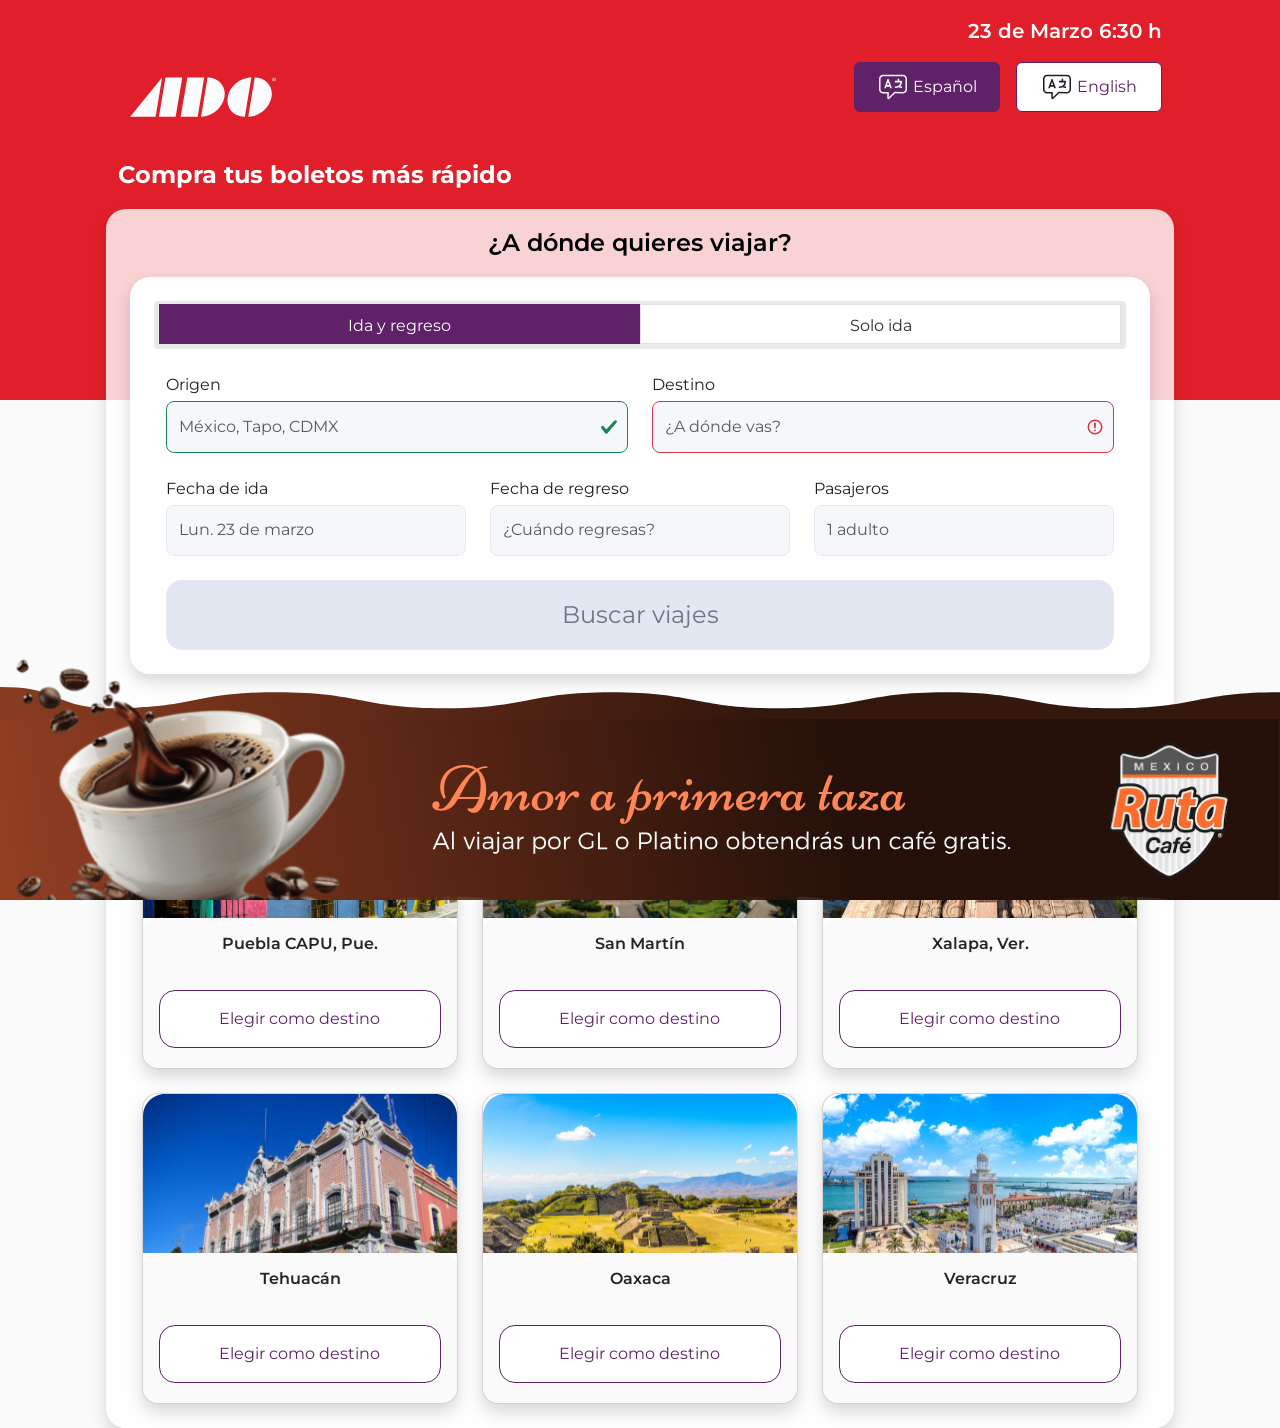
==== commit b675a50f: "1a revisión" ====
--- a/index.html
+++ b/index.html
@@ -16,6 +16,10 @@
             .accordion-item:first-of-type>.accordion-header .accordion-button {
                 border-top-left-radius: 20px;
                 border-top-right-radius: 20px;
+            }
+            .litepicker .container__months {
+                background-color: #FAFAFA !important;
+                box-shadow: none !important;
             }
             .litepicker {
                 width: 100% !important;
@@ -80,9 +84,8 @@
     </head>
     
     <body>
-        <div class="back-red"></div>
-        
-        <audio src="assets/audios/Bienvenido.mp3" autoplay id="audio-bienvenida"></audio>
+        <div class="back-red"></div>        
+        <!-- <audio src="assets/audios/Bienvenido.mp3" autoplay id="audio-bienvenida"></audio> -->
         
         <section class="container-lg px-5">
             <div class="row mt-3 mb-3">
@@ -128,11 +131,15 @@
                             <div class="row mt-4">
                                 <div class="col">
                                     <label for="origen" class="form-label mb-1 f-16">Origen</label>
-                                    <input type="text" class="form-control audio-field" id="origen" placeholder="México, Tapo, CDMX" data-bs-toggle="modal" data-bs-target="#modal-origen" data-audio="assets/audios/de-donde-sales.mp3">
+                                    <input type="text" class="form-control audio-field is-valid" id="origen" placeholder="México, Tapo, CDMX" data-bs-toggle="modal" data-bs-target="#modal-origen" data-audio="assets/audios/de-donde-sales.mp3">
+                                    <!-- para inputs con -status ok- poner clase "is-valid" esto aplica para todos los inputs -->
+                                    <!-- para inputs con -status error- poner clase "is-invalid" esto aplica para todos los inputs -->
                                 </div>
                                 <div class="col">
                                     <label for="destino" class="form-label mb-1 f-16">Destino</label>
-                                    <input type="text" class="form-control audio-field" id="destino" placeholder="¿A dónde vas?" data-bs-toggle="modal" data-bs-target="#modal-destino" data-audio="assets/audios/a-donde-vas.mp3">
+                                    <input type="text" class="form-control audio-field is-invalid" id="destino" placeholder="¿A dónde vas?" data-bs-toggle="modal" data-bs-target="#modal-destino" data-audio="assets/audios/a-donde-vas.mp3">
+                                    <!-- para inputs con -status ok- poner clase "is-valid" -->
+                                    <!-- para inputs con -status error- poner clase "is-invalid" esto aplica para todos los inputs -->
                                 </div>                                
                             </div><!-- row -->
                             
@@ -171,7 +178,7 @@
                                 <img src="assets/images/puebla.svg" class="card-img-top" alt="">
                                 <div class="card-body rad16 text-center px-2 faback">
                                     <h5 class="f-16 fw-600">Puebla CAPU, Pue.</h5>
-                                    <button type="button" class="btn white-btn w-100 rad16 f-16 py-3 mt-3" data-toggle="modal" data-target="#modalViajantes">
+                                    <button type="button" class="btn white-btn w-100 rad16 f-16 py-3 mt-3 btn-destino" data-toggle="modal" data-target="#modalViajantes">
                                         Elegir como destino
                                     </button>
                                 </div>
@@ -183,7 +190,7 @@
                                 <img src="assets/images/san-martin.svg" class="card-img-top" alt="">
                                 <div class="card-body rad16 text-center px-2 faback">
                                     <h5 class="f-16 fw-600">San Martín</h5>
-                                    <button type="button" class="btn white-btn w-100 rad16 f-16 py-3 mt-3" data-toggle="modal" data-target="#modalViajantes">
+                                    <button type="button" class="btn white-btn w-100 rad16 f-16 py-3 mt-3 btn-destino" data-toggle="modal" data-target="#modalViajantes">
                                         Elegir como destino
                                     </button>
                                 </div>
@@ -195,7 +202,7 @@
                                 <img src="assets/images/xalapa.svg" class="card-img-top" alt="">
                                 <div class="card-body rad16 text-center px-2 faback">
                                     <h5 class="f-16 fw-600">Xalapa, Ver.</h5>
-                                    <button type="button" class="btn white-btn w-100 rad16 f-16 py-3 mt-3" data-toggle="modal" data-target="#modalViajantes">
+                                    <button type="button" class="btn white-btn w-100 rad16 f-16 py-3 mt-3 btn-destino" data-toggle="modal" data-target="#modalViajantes">
                                         Elegir como destino
                                     </button>
                                 </div>
@@ -207,7 +214,7 @@
                                 <img src="assets/images/tehuacan.svg" class="card-img-top" alt="">
                                 <div class="card-body rad16 text-center px-2 faback">
                                     <h5 class="f-16 fw-600">Tehuacán</h5>
-                                    <button type="button" class="btn white-btn w-100 rad16 f-16 py-3 mt-3" data-toggle="modal" data-target="#modalViajantes">
+                                    <button type="button" class="btn white-btn w-100 rad16 f-16 py-3 mt-3 btn-destino" data-toggle="modal" data-target="#modalViajantes">
                                         Elegir como destino
                                     </button>
                                 </div>
@@ -219,7 +226,7 @@
                                 <img src="assets/images/oaxaca.svg" class="card-img-top" alt="">
                                 <div class="card-body rad16 text-center px-2 faback">
                                     <h5 class="f-16 fw-600">Oaxaca</h5>
-                                    <button type="button" class="btn white-btn w-100 rad16 f-16 py-3 mt-3" data-toggle="modal" data-target="#modalViajantes">
+                                    <button type="button" class="btn white-btn w-100 rad16 f-16 py-3 mt-3 btn-destino" data-toggle="modal" data-target="#modalViajantes">
                                         Elegir como destino
                                     </button>
                                 </div>
@@ -231,7 +238,7 @@
                                 <img src="assets/images/veracruz.svg" class="card-img-top" alt="">
                                 <div class="card-body rad16 text-center px-2 faback">
                                     <h5 class="f-16 fw-600">Veracruz</h5>
-                                    <button type="button" class="btn white-btn w-100 rad16 f-16 py-3 mt-3" data-toggle="modal" data-target="#modalViajantes">
+                                    <button type="button" class="btn white-btn w-100 rad16 f-16 py-3 mt-3 btn-destino" data-toggle="modal" data-target="#modalViajantes">
                                         Elegir como destino
                                     </button>
                                 </div>
@@ -897,22 +904,23 @@
         <div class="modal fade modalFull" id="modal-fechas" tabindex="-1" aria-labelledby="modal-fechasLabel" aria-hidden="true">
             <div class="modal-dialog">
                 <div class="modal-content h-100 norad">
-                    <div class="modal-header norad d-flex align-items-center justify-content-between p-4" style="background-color: #FAFBFD;">
+                    <div class="modal-header norad d-flex align-items-center justify-content-between p-4" style="background-color: #F6F7FB;">
                         <button class="btn white-btn btnRegresar1 py-2 px-3 f-24 shadow-none d-flex align-items-center justify-content-center" data-bs-dismiss="modal">
                             <iconify-icon icon="ant-design:left-outlined"></iconify-icon> Regresar
                         </button>
                         <p class="fw-700 f24 pt-2">23 de marzo 6:31h</p>
                     </div>
-                    <div class="modal-body px-0">
-                        <div class="container-fluid px-0 py-4" style="background-color: #FAFBFD;">
+                    <div class="modal-body px-0" style="margin-top: -20px;">
+                        <div class="container-fluid px-0 py-4" style="background-color: #F6F7FB;">
                             <div class="col-12 px-4">
                                 <h5 class="txt-left f-24 fblack fw-700 pb-0 px-3">Elige tus fechas de ida y regreso</h5>                                      
                             </div>                           
                         </div>
                         <div class="container-fluid px-0">
                             <div class="row">                                
-                                <div class="col-12 text-center pt-4">
+                                <div class="col-12 text-center pt-4" style="height: 1050px; overflow-y: scroll;">
                                     <div id="calendario"></div>
+                                    <!-- Para que el día se muestre seleccionado, hay que agregar la clase "is-start-date" al div con clase "day-item" todo esto se pinta dinámicamente por la librería -->
                                 </div>
                             </div>                         
                         </div>
@@ -935,7 +943,7 @@
                                 </div>
                                 <div class="col-6">
                                     <button type="button" class="btn disabled-btn w-100 f-24 rad16 py-4">Continuar</button>
-                                    <!-- Para que el botón se muestre como activo, cambiar la clase disabled-btn por "purple-btn" -->
+                                    <!-- Para que el botón se muestre como activo, cambiar la clase "disabled-btn" por "purple-btn" -->
                                 </div>
                             </div>
                         </div>
@@ -962,7 +970,7 @@
                         <div class="container-fluid">
                             <button type="button" class="btn btn-primary" data-bs-toggle="modal" data-bs-target="#modalMenores">Modal Menores</button>
                             
-                            <div class="col-12">
+                            <div class="col-12 px-3">
                                 <div class="row">
                                     <div class="col-8 d-flex align-items-center justify-content-start">
                                         <img src="assets/images/iconos-logos/adultos.svg" class="img-fluid float-left me-3 icon-viajeros" alt="">
@@ -980,7 +988,7 @@
                                     </div>
                                 </div>                                    
                             </div> 
-                            <div class="col-12 mt-5">
+                            <div class="col-12 px-3 mt-5 mb-5">
                                 <div class="row">
                                     <div class="col-8 d-flex align-items-center justify-content-start">
                                         <img src="assets/images/iconos-logos/ninos.svg" class="img-fluid float-left me-3 icon-viajeros" alt="">
@@ -998,14 +1006,14 @@
                                     </div>
                                 </div>
                             </div>  
-                            <div class="col-12 mt-5">
+                            <div class="col-12 px-3 mt-5">
                                 <div class="row">
                                     <div class="col-8 d-flex align-items-center justify-content-start">
                                         <img src="assets/images/iconos-logos/inapam.svg" class="img-fluid float-left me-3 icon-viajeros" alt="">
                                         <div>
                                             <p class="f-32 fw-700 fblack mb-0 pb-0">INAPAM</p>
                                             <span class="fw-300 f-16">Más de 60 años con identificación oficial vigente</span><br>
-                                            <a href="#" class="purple-link f-600 f-20" data-bs-toggle="modal" data-bs-target="#modal-inapam">Más información</a>
+                                            <a href="#" class="purple-link f-600 f-20" id="open-modal-inapam">Más información</a>
                                         </div>
                                     </div>
                                     <div class="col-4 d-flex align-items-center justify-content-end">
@@ -1023,7 +1031,8 @@
                         <div class="container-fluid">                            
                             <div class="row">
                                 <div class="col-12">
-                                    <a href="index2.html" type="button" class="btn disabled-btn w-100 f-24 rad16 py-3" data-bs-dismiss="modal">Continuar</a>                        
+                                    <a href="index2.html" type="button" class="btn disabled-btn w-100 f-24 rad16 py-3" data-bs-dismiss="modal">Continuar</a>   
+                                    <!-- Cambiar la clase disabled-btn por purple-btn -->
                                 </div>
                             </div>
                         </div>
@@ -1047,7 +1056,7 @@
                     </div>
                     <div class="modal-body py-5">
                         <div class="container-fluid">
-                            <div class="col-12">
+                            <div class="col-12 px-4">
                                 <p class="f-24 fblack">
                                     <strong class="f-purple">Si tienes tu credencial INAPAM aprovecha el 50% de descuento</strong> que ADO te ofrece:
                                 </p>                                 
@@ -1077,7 +1086,7 @@
                 <div class="modal-content rad16">
                     <div class="modal-header justify-content-center align-items-center flex-column">
                         <img src="assets/images/iconos-logos/alert.svg" alt="" class="mb-3">
-                        <h5 class="f-40 fw-700 text-center" id="modalMenoresLabel">Los menores deben viajar acompañados</h5>
+                        <h5 class="f-32 fw-700 text-center" id="modalMenoresLabel">Los menores deben viajar acompañados</h5>
                     </div>
                     
                     <div class="modal-body pt-5">
@@ -1111,14 +1120,14 @@
         <script src="assets/js/jquery-4.0.0.min.js"></script>
         <script src="assets/js/bootstrap.min.js"></script>
         <script>
-            // Autoplay del audio al abrir el sitio
+            /* Autoplay del audio al abrir el sitio
             document.body.addEventListener('click', function() {
                 const audio = document.getElementById('audio-bienvenida');
                 audio.play();
                 }, 
             { 
                 once: true 
-            });
+            }); */
             
             // Función para reproducir los diversos audios correspondientes a cada input-field
             document.addEventListener('click', function(e) {
@@ -1153,17 +1162,35 @@
                     window.location.href = url;
                 });
             });
+            
+            // Función para que las tarjetas de destinos mantengan el hover con cada clic al botón
+            document.querySelectorAll('.btn-destino').forEach(function(btn){
+                btn.addEventListener('click', function(){
+
+                    const card = this.closest('.card-destino');
+                    card.classList.toggle('active');
+
+                    if(card.classList.contains('active')){
+                        this.textContent = 'Eliminar destino';
+                    }else{
+                        this.textContent = 'Elegir este destino';
+                    }
+                });
+            });
 
             /* ********** Lightpicker ********** */
             new Litepicker({
                 element: document.getElementById('calendario'),
-                minDate: new Date(),
                 inlineMode: true,
                 singleMode: false,
-                numberOfMonths: 2,
+                numberOfMonths: 6,
                 numberOfColumns: 1,
-                firstDay: 0,
                 lang: 'es-ES',
+                langName: 'Español',
+                tooltipText: {
+                    one: 'día',
+                    other: 'días'
+                },
                 buttonText: {
                     previousMonth: '←',
                     nextMonth: '→',
@@ -1171,18 +1198,55 @@
                     cancel: 'Cancelar',
                     reset: 'Reiniciar'
                 },
-
-                tooltipText: {
-                    one: 'día',
-                    other: 'días'
-                },
-
-                tooltipNumber: (totalDays) => {
-                    return totalDays;
+                locale: {
+                    weekdays: [
+                        'Domingo',
+                        'Lunes',
+                        'Martes',
+                        'Miércoles',
+                        'Jueves',
+                        'Viernes',
+                        'Sábado'
+                    ],
+                    weekdaysShort: [
+                        'DO',
+                        'LU',
+                        'MA',
+                        'MI',
+                        'JU',
+                        'VI',
+                        'SA'
+                    ],
+                    months: [
+                        'Enero',
+                        'Febrero',
+                        'Marzo',
+                        'Abril',
+                        'Mayo',
+                        'Junio',
+                        'Julio',
+                        'Agosto',
+                        'Septiembre',
+                        'Octubre',
+                        'Noviembre',
+                        'Diciembre'
+                    ]
                 }
             });
             
             
+            /* Funciones para cerrar modals sin que se cierren todos a la vez
+                hay modals que saltan sin presionar algún botón, es decir, cuando algo sucede y hay que arrojar algún mensaje.
+                En ese caso, se debería usar esta misma función si es que detrás hay más modals abiertos, así solo se va a cerrar el modal actual y no los que ya estaban abiertos.
+            */
+            const modalINAPAM = new bootstrap.Modal(
+                document.getElementById("modal-inapam")
+            );
+            document.getElementById("open-modal-inapam").addEventListener("click", function(){
+                modalINAPAM.show();
+            });
+            
+            // Función para intercambiar los íconos de búsqueda y limpiar datos en los inputs de origen y destino
             const input = document.getElementById('terminal-origen');
             const icon = document.getElementById('searchIcon');
             const searchIcon = 'assets/images/iconos-logos/search.svg';
--- a/assets/css/main.css
+++ b/assets/css/main.css
@@ -311,13 +311,25 @@
     left: 5%;
     right: 5%;
     width: 90% !important;
-}.card-destino:hover,
+}
+.card-destino:hover,
 .card-destino:hover .card-body,
 .card-destino:hover h5{
     background-color: #7a4680;
     color: #fff;
-}.card-destino:hover{
+}
+.card-destino:hover{
     box-shadow: 0px 0px 0px 7px #5f2167 inset;
+}
+.card-destino .white-btn{
+    background-color: var(--white) !important;
+    border: 1px solid var(--purple1);
+    color: var(--purple1) !important;
+}
+.card-destino.active,
+.card-destino.active .card-body{
+    background-color: #7a4680;
+    color: #fff;
 }
 
 /* Acorddion terminales */
@@ -373,52 +385,47 @@
     background: #87CE77;
 }
 
-
 /* Lightpicker */
-.litepicker {
-    display: block;
-}
-.litepicker .container__months {
-    display: flex;
-    flex-direction: column;
-}
-.month-item{
-    margin-bottom: 20px !important;
-}
-.container__months,
-.month-item-header,
-.month-item-weekdays-row,
-.container__days{
-    background-color: #FAFAFA !important;
-    box-shadow: none !important;
-}
-.day-item{
-    font-family: "Montserrat", sans-serif !important;
-    font-size: 18px;
-}
-.month-item-name, .month-item-year{
-    font-family: "Montserrat", sans-serif !important;
-    font-weight: 600;
-    text-transform: capitalize;
-    font-size: 28px;
-}
-.month-item-weekdays-row{
-    border-bottom: 1px solid #E3E7F2;
-}
-.month-item-weekdays-row div{
-    text-transform: uppercase;
-    font-size: 22px;
-    color: #000000;
-}
 .litepicker .container__days .day-item.is-start-date,
 .litepicker .container__days .day-item.is-end-date {
     background-color: #5F2167 !important;
 }
-.litepicker .container__days .day-item.is-in-range{
+.litepicker .container__days .day-item.is-in-range {
     background-color: #E4DAE6 !important;
 }
-.litepicker .container__days .day-item.is-locked{
-    color: #B5BAC7;
+.month-item-name{
+    font-family: "Montserrat", sans-serif !important;
+    font-size: 28px !important;
+    font-weight: 700;
+    text-transform: capitalize;
+}
+.litepicker .container__months .month-item-weekdays-row {
+    font-size: 20px !important;
+    text-transform: uppercase !important;
+    color: #474A56 !important;
+}
+
+
+/*
+    Estatus compras
+*/
+.estatus-compra .estatus-on-txt{
+    color: #1D1F24;
+    font-weight: 600;
+}
+.estatus-compra .estatus-off-txt{
+    color: #959BA8;
+    font-weight: 400;
+}
+.estatus-compra .border-purple{
+    border-bottom: 5px solid #5F2167;
+}
+.estatus-compra .border-green{
+    border-bottom: 5px solid #258910;
+}
+
+.green-border1{
+    border: 1px solid #87CE77;
 }
 
 /* Modal Viajantes */
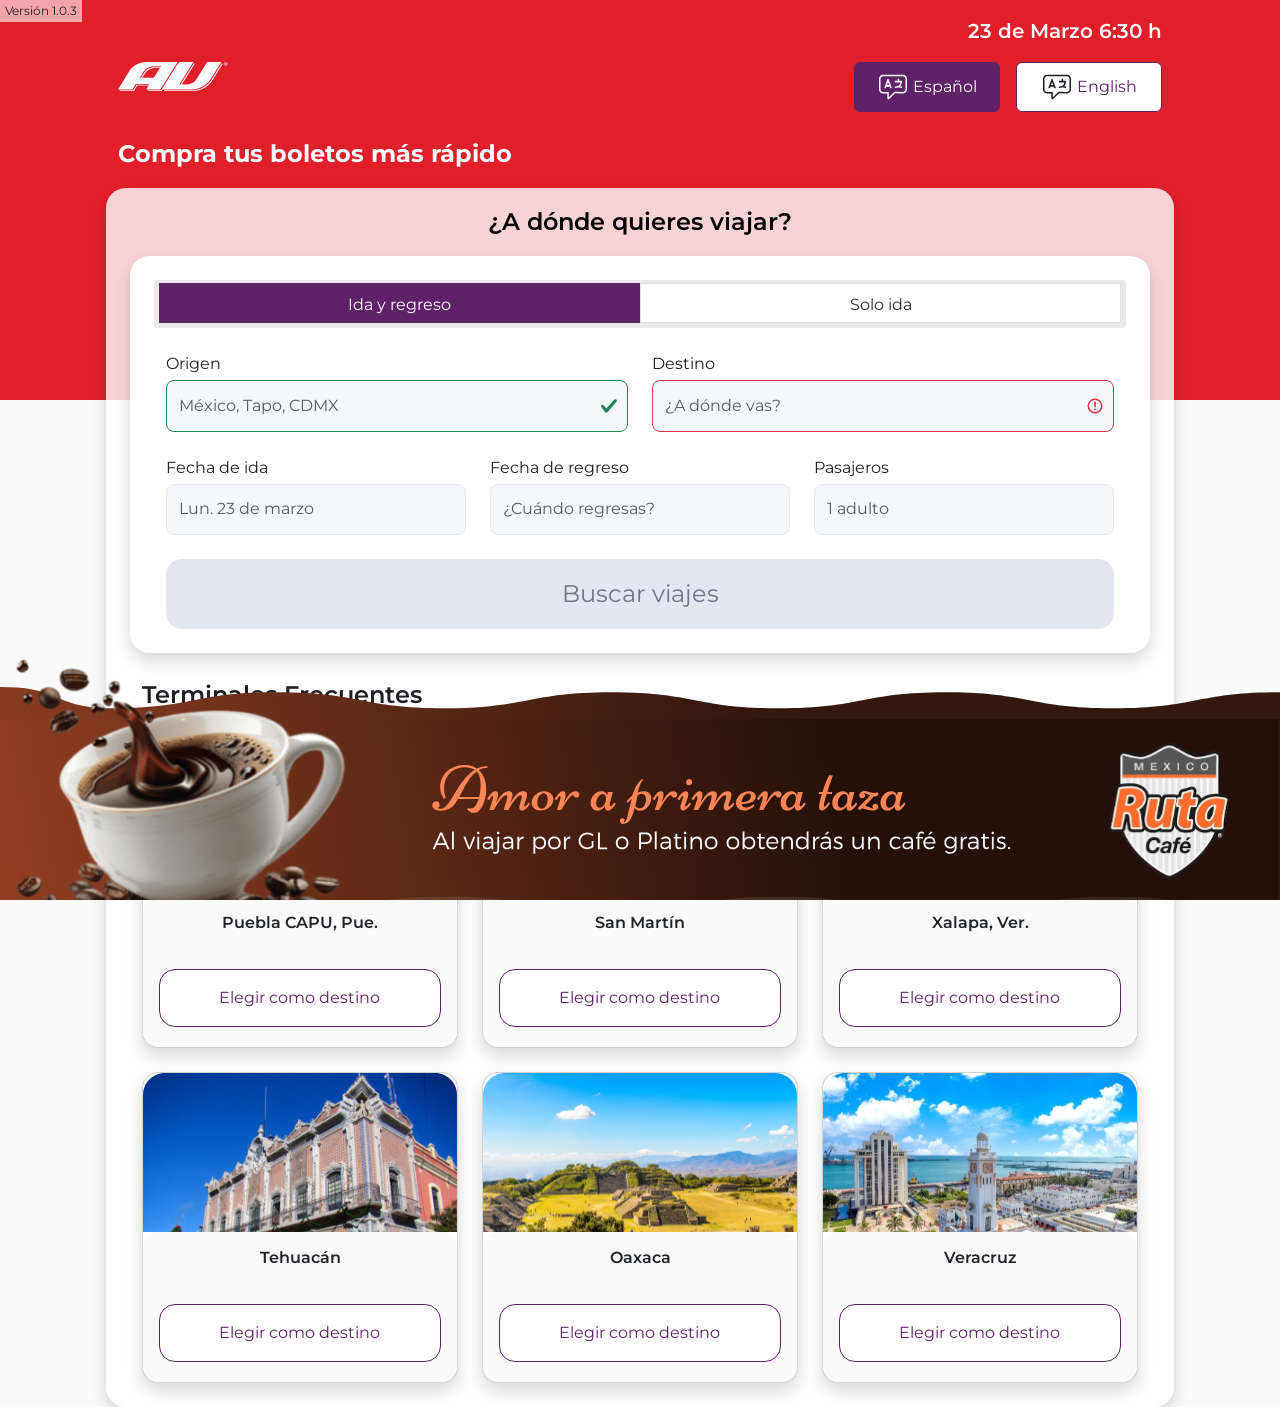
==== commit 6bfb9023: "Cambios junta presencial 26-05" ====
--- a/index.html
+++ b/index.html
@@ -84,8 +84,17 @@
     </head>
     
     <body>
-        <div class="back-red"></div>        
-        <!-- <audio src="assets/audios/Bienvenido.mp3" autoplay id="audio-bienvenida"></audio> -->
+        <div class="version-app">Versión 1.0.3</div>
+        
+        <!-- 
+            Para el carrusel de notas, la clase que va a cambiar para los distintos colores es: "back-red" 
+            Aquí las clases acorde a la marca:
+            - back-red: ADO - hex: #E11F2A
+            - back-purple: ADO GL - hex: #5F2167
+            - back-blue: ADO Platino - hex: #030168
+            - back-orange: AU - hex: #EE7623
+        -->
+        <div class="back-red"></div>                        
         
         <section class="container-lg px-5">
             <div class="row mt-3 mb-3">
@@ -93,7 +102,14 @@
                     23 de Marzo 6:30 h
                 </div>                
                 <div class="col-5">
-                    <img src="assets/images/iconos-logos/ADO-white.svg" class="img-fluid" alt="">
+                    <!-- 
+                        Logos:
+                        - ADO: "ADO-white.svg"
+                        - ADO GL: "ado-gl.svg"
+                        - ADO Platino: "ado-platino.svg"
+                        - AU: "AU.svg"
+                    -->
+                    <img src="assets/images/iconos-logos/AU.svg" class="img-fluid" alt="">
                 </div>
                 <div class="col-7 d-flex align-items-cemter justify-content-end">
                     <a href="" class="btn purple-btn radius8 btnlang d-flex align-items-center justify-content-center f-16 me-3" style="height: 50px; width: 146px;">
--- a/assets/css/main.css
+++ b/assets/css/main.css
@@ -6,6 +6,15 @@
     font-family: "Montserrat", sans-serif;
     background-color: #FAFAFA;
     color: var(--dark1);
+}
+
+.version-app{
+    background: rgba(255, 255, 255, .6); 
+    font-size: 12px;
+    padding: 2px 5px;
+    position: fixed; 
+    left: 0; 
+    top: 0; 
 }
 
 /* -----------------------------------
@@ -260,6 +269,36 @@
 ---------------------------------- */
 .back-red{
     background: var(--red1); 
+    height: 400px; 
+    position: fixed; 
+    width: 100%; 
+    left: 0; 
+    top: 0; 
+    right: 0; 
+    z-index: -10;
+}
+.back-purple{
+    background: #5F2167; 
+    height: 400px; 
+    position: fixed; 
+    width: 100%; 
+    left: 0; 
+    top: 0; 
+    right: 0; 
+    z-index: -10;
+}
+.back-blue{
+    background: #030168; 
+    height: 400px; 
+    position: fixed; 
+    width: 100%; 
+    left: 0; 
+    top: 0; 
+    right: 0; 
+    z-index: -10;
+}
+.back-orange{
+    background: #EE7623; 
     height: 400px; 
     position: fixed; 
     width: 100%; 
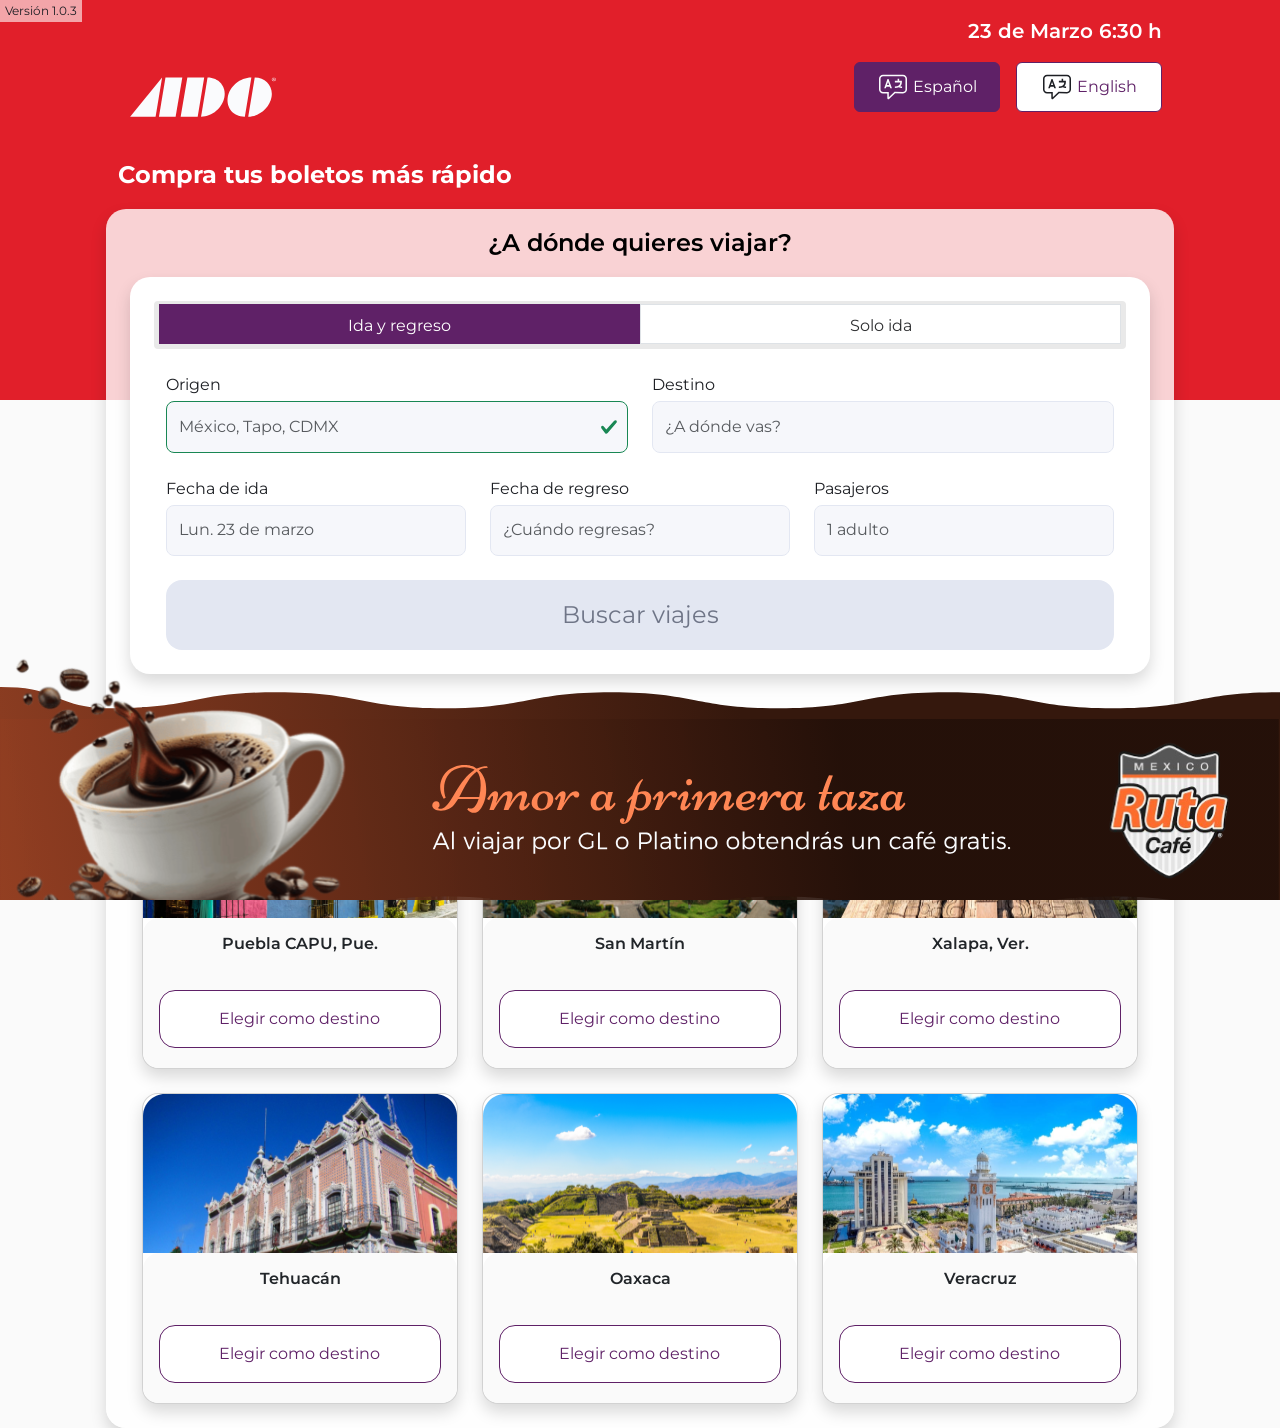
==== commit eb493b7c: "Cambios Junta" ====
--- a/index.html
+++ b/index.html
@@ -46,6 +46,11 @@
                 font-size: 16px !important;
                 padding: 12px !important;
             }      
+            /* Esta es la clase para el día actual del calendario en los popup de fechas de ida y regreso */
+            .litepicker .container__days .day-item.is-today {
+                color: #fff !important;
+                background-color: #5F2167 !important;
+            }
             .accordion-button::after {
                 width: 40px;
                 height: 40px;
@@ -109,15 +114,26 @@
                         - ADO Platino: "ado-platino.svg"
                         - AU: "AU.svg"
                     -->
-                    <img src="assets/images/iconos-logos/AU.svg" class="img-fluid" alt="">
+                    <img src="assets/images/iconos-logos/ADO-white.svg" class="img-fluid" alt="">
                 </div>
                 <div class="col-7 d-flex align-items-cemter justify-content-end">
                     <a href="" class="btn purple-btn radius8 btnlang d-flex align-items-center justify-content-center f-16 me-3" style="height: 50px; width: 146px;">
                         <img src="assets/images/iconos-logos/idioma-white.svg" alt="" class="me-1"> Español
-                    </a>
+                    </a><!-- clase del botón cambia a white-btn y la imagen cambia de "idioma-white" a "idioma-purple" -->
                     <a href="" class="btn white-btn radius8 btnlang d-flex align-items-center justify-content-center f-16" style="height: 50px; width: 146px;">
                         <img src="assets/images/iconos-logos/idioma-purple.svg" alt="" class="me-1"> English
                     </a>
+                    <!-- 
+                        clase del botón cambia a purple-btn y la imagen cambia de "idioma-purple" a "idioma-white" 
+                        Clases de botones con su hexadecimal del background para referencia:
+                        
+                        white-btn: #ffffff
+                        disabled-btn: #E3E7F2
+                        fa-btn: #FAFAFA
+                        purple-btn: #5F2167;
+                        gray1-btn: #E3E7F2;
+                        green-btn: #258910;
+                    -->                    
                 </div>
                 <div class="col-12 mt-4">
                     <span class="f-white fw-700 f-24">Compra tus boletos más rápido</span>
@@ -153,7 +169,7 @@
                                 </div>
                                 <div class="col">
                                     <label for="destino" class="form-label mb-1 f-16">Destino</label>
-                                    <input type="text" class="form-control audio-field is-invalid" id="destino" placeholder="¿A dónde vas?" data-bs-toggle="modal" data-bs-target="#modal-destino" data-audio="assets/audios/a-donde-vas.mp3">
+                                    <input type="text" class="form-control audio-field" id="destino" placeholder="¿A dónde vas?" data-bs-toggle="modal" data-bs-target="#modal-destino" data-audio="assets/audios/a-donde-vas.mp3">
                                     <!-- para inputs con -status ok- poner clase "is-valid" -->
                                     <!-- para inputs con -status error- poner clase "is-invalid" esto aplica para todos los inputs -->
                                 </div>                                
@@ -177,6 +193,7 @@
                             <div class="row mt-4">
                                 <div class="col">
                                     <a href="index2.html" class="btn gray1-btn f-24 w-100 rad16 py-3" id="ComenzarCompra">Buscar viajes</a>
+                                    <!-- Cambiar clase gray1-btn a green-btn cuando se haya llenado el form -->
                                     <audio src="assets/audios/comencemos-compra.mp3" id="AudioComenzarCompra"></audio>
                                 </div>
                             </div><!-- row -->
@@ -302,7 +319,7 @@
                                 <div class="accordion border-0 pt-3" id="accordionTerminales" style="border-top: 1px solid #E6E7E7 !important;">
                                     <div class="accordion-item border-0">
                                         <h2 class="accordion-header">
-                                            <button class="accordion-button collapsed shadow-none" type="button" data-bs-toggle="collapse" data-bs-target="#collapseUno" aria-expanded="false" aria-controls="collapseUno">
+                                            <button class="accordion-button collapsed shadow-none norad" type="button" data-bs-toggle="collapse" data-bs-target="#collapseUno" aria-expanded="false" aria-controls="collapseUno">
                                                 Campeche
                                             </button>
                                         </h2>
@@ -311,13 +328,32 @@
                                                 <div class="accordion border-0 subaccordions" id="subaccordion1">
                                                     <div class="accordion-item border-0">
                                                         <h2 class="accordion-header">
-                                                            <button class="accordion-button collapsed shadow-none py-0" type="button" data-bs-toggle="collapse" data-bs-target="#subCollapsUno" aria-expanded="false" aria-controls="subCollapsUno">
+                                                            <button class="accordion-button collapsed shadow-none py-0 norad" type="button" data-bs-toggle="collapse" data-bs-target="#subCollapsUno" aria-expanded="false" aria-controls="subCollapsUno">
                                                                 Campeche 1
                                                             </button>
                                                         </h2>
                                                         <div id="subCollapsUno" class="accordion-collapse collapse" data-bs-parent="#subaccordion1">
                                                             <div class="accordion-body">
-                                                                Lorem...
+                                                                <div class="list-group list-destinos">
+                                                                    <!-- Estos list-items de pintan de morado mediante :active en css, pero también se puede usar la clase active en cada elemento, ejemplo:
+                                                                     <a href="#" class="list-group-item list-group-item-action active">
+                                                                    -->
+                                                                    <a href="#" class="list-group-item list-group-item-action">
+                                                                        Destino Campeche 1
+                                                                    </a>
+                                                                    <a href="#" class="list-group-item list-group-item-action">
+                                                                        Destino Campeche 2
+                                                                    </a>
+                                                                    <a href="#" class="list-group-item list-group-item-action">
+                                                                        Destino Campeche 3
+                                                                    </a>
+                                                                    <a href="#" class="list-group-item list-group-item-action">
+                                                                        Destino Campeche 4
+                                                                    </a>
+                                                                    <a href="#" class="list-group-item list-group-item-action">
+                                                                        Destino Campeche 5
+                                                                    </a>
+                                                                </div>
                                                             </div>
                                                         </div>
                                                     </div><!-- subaccordion-item -->
@@ -329,7 +365,26 @@
                                                         </h2>
                                                         <div id="subCollapsDos" class="accordion-collapse collapse" data-bs-parent="#subaccordion1">
                                                             <div class="accordion-body">
-                                                                Lorem...
+                                                                <div class="list-group list-destinos">
+                                                                    <!-- Estos list-items de pintan de morado mediante :active en css, pero también se puede usar la clase active en cada elemento, ejemplo:
+                                                                     <a href="#" class="list-group-item list-group-item-action active">
+                                                                    -->
+                                                                    <a href="#" class="list-group-item list-group-item-action active">
+                                                                        Destino Campeche 1
+                                                                    </a>
+                                                                    <a href="#" class="list-group-item list-group-item-action">
+                                                                        Destino Campeche 2
+                                                                    </a>
+                                                                    <a href="#" class="list-group-item list-group-item-action">
+                                                                        Destino Campeche 3
+                                                                    </a>
+                                                                    <a href="#" class="list-group-item list-group-item-action">
+                                                                        Destino Campeche 4
+                                                                    </a>
+                                                                    <a href="#" class="list-group-item list-group-item-action">
+                                                                        Destino Campeche 5
+                                                                    </a>
+                                                                </div>
                                                             </div>
                                                         </div>
                                                     </div>                                                   
@@ -580,6 +635,14 @@
                                 </div>
                                 <div class="col-6">
                                     <button type="button" class="btn disabled-btn w-100 f-24 rad16 py-4">Continuar</button>
+                                    <!-- Cambiar clase disabled-btn a white-btn cuando corresponda, esto aplica a todas los botones, generalmente hay alguna clase llamada "X-btn", cambiarla conforme se necesite, las clases disponibles son:
+                                    "white-btn": #ffffff
+                                    "disabled-btn": #E3E7F2
+                                    "fa-btn": #FAFAFA
+                                    "purple-btn": #5F2167;
+                                    "gray1-btn": #E3E7F2;
+                                    "green-btn": #258910;
+                                    -->
                                 </div>
                             </div>
                         </div>
@@ -636,25 +699,63 @@
                                                 <div class="accordion border-0 subaccordions" id="subaccordion1">
                                                     <div class="accordion-item border-0">
                                                         <h2 class="accordion-header">
-                                                            <button class="accordion-button collapsed shadow-none py-0 f-20" type="button" data-bs-toggle="collapse" data-bs-target="#subCollapsUno" aria-expanded="false" aria-controls="subCollapsUno">
+                                                            <button class="accordion-button collapsed shadow-none py-0 f-20 norad" type="button" data-bs-toggle="collapse" data-bs-target="#subCollapsUno" aria-expanded="false" aria-controls="subCollapsUno">
                                                                 Campeche 1
                                                             </button>
                                                         </h2>
                                                         <div id="subCollapsUno" class="accordion-collapse collapse" data-bs-parent="#subaccordion1">
                                                             <div class="accordion-body">
-                                                                Lorem...
+                                                                <div class="list-group list-destinos">
+                                                                    <!-- Estos list-items de pintan de morado mediante :active en css, pero también se puede usar la clase active en cada elemento, ejemplo:
+                                                                     <a href="#" class="list-group-item list-group-item-action active">
+                                                                    -->
+                                                                    <a href="#" class="list-group-item list-group-item-action active">
+                                                                        Destino Campeche 1
+                                                                    </a>
+                                                                    <a href="#" class="list-group-item list-group-item-action">
+                                                                        Destino Campeche 2
+                                                                    </a>
+                                                                    <a href="#" class="list-group-item list-group-item-action">
+                                                                        Destino Campeche 3
+                                                                    </a>
+                                                                    <a href="#" class="list-group-item list-group-item-action">
+                                                                        Destino Campeche 4
+                                                                    </a>
+                                                                    <a href="#" class="list-group-item list-group-item-action">
+                                                                        Destino Campeche 5
+                                                                    </a>
+                                                                </div>
                                                             </div>
                                                         </div>
                                                     </div><!-- subaccordion-item -->
                                                     <div class="accordion-item border-0">
                                                         <h2 class="accordion-header">
-                                                            <button class="accordion-button collapsed shadow-none f-20" type="button" data-bs-toggle="collapse" data-bs-target="#subCollapsDos" aria-expanded="false" aria-controls="subCollapsDos">
+                                                            <button class="accordion-button collapsed shadow-none f-20 norad" type="button" data-bs-toggle="collapse" data-bs-target="#subCollapsDos" aria-expanded="false" aria-controls="subCollapsDos">
                                                                 Campeche 2
                                                             </button>
                                                         </h2>
                                                         <div id="subCollapsDos" class="accordion-collapse collapse" data-bs-parent="#subaccordion1">
                                                             <div class="accordion-body">
-                                                                Lorem...
+                                                                <div class="list-group list-destinos">
+                                                                    <!-- Estos list-items de pintan de morado mediante :active en css, pero también se puede usar la clase active en cada elemento, ejemplo:
+                                                                     <a href="#" class="list-group-item list-group-item-action active">
+                                                                    -->
+                                                                    <a href="#" class="list-group-item list-group-item-action active">
+                                                                        Destino Campeche 1
+                                                                    </a>
+                                                                    <a href="#" class="list-group-item list-group-item-action">
+                                                                        Destino Campeche 2
+                                                                    </a>
+                                                                    <a href="#" class="list-group-item list-group-item-action">
+                                                                        Destino Campeche 3
+                                                                    </a>
+                                                                    <a href="#" class="list-group-item list-group-item-action">
+                                                                        Destino Campeche 4
+                                                                    </a>
+                                                                    <a href="#" class="list-group-item list-group-item-action">
+                                                                        Destino Campeche 5
+                                                                    </a>
+                                                                </div>
                                                             </div>
                                                         </div>
                                                     </div>                                                   
@@ -904,7 +1005,15 @@
                                     <button type="button" class="btn white-btn w-100 f-24 rad16 py-4" data-bs-dismiss="modal">Regresar</button>                        
                                 </div>
                                 <div class="col-6">
-                                    <button type="button" class="btn white-btn w-100 f-24 rad16 py-4">Continuar</button>
+                                    <button type="button" class="btn disabled-btn w-100 f-24 rad16 py-4">Continuar</button>
+                                    <!-- Cambiar clase disabled-btn a white-btn cuando corresponda, esto aplica a todas los botones, generalmente hay alguna clase llamada "X-btn", cambiarla conforme se necesite, las clases disponibles son:
+                                    "white-btn": #ffffff
+                                    "disabled-btn": #E3E7F2
+                                    "fa-btn": #FAFAFA
+                                    "purple-btn": #5F2167;
+                                    "gray1-btn": #E3E7F2;
+                                    "green-btn": #258910;
+                                    -->
                                 </div>
                             </div>
                         </div>
@@ -1336,7 +1445,7 @@
                
                 
                 /* *******************************
-                    Deshabilitar botón de menos(-) cuando la cantidad de boletos llega a cero 
+                    Deshabilitar botón de menos(-) cuando la cantidad de boletos llega a cero y cuando el máximo de pasajeros es 8
                 */
                 function disableButton() {
                     $("#dec_ad").prop("disabled", total_ad <= 0);
@@ -1344,6 +1453,11 @@
                     $("#dec_ina").prop("disabled", total_ina <= 0);
                     $("#dec_est").prop("disabled", total_est <= 0);
                     $("#dec_mae").prop("disabled", total_mae <= 0);
+                    $("#inc_ad").prop("disabled", total_ad >= 8);
+                    $("#inc_ni").prop("disabled", total_ni >= 8);
+                    $("#inc_ina").prop("disabled", total_ina >= 8);
+                    $("#inc_est").prop("disabled", total_est >= 8);
+                    $("#inc_mae").prop("disabled", total_mae >= 8);
                 }
                 
                 /* *******************************
--- a/assets/css/main.css
+++ b/assets/css/main.css
@@ -205,60 +205,37 @@
                 Botones 
 ---------------------------------- */
 .white-btn{
-    background-color: var(--white);
-    border: 1px solid var(--purple1);
-    color: var(--purple1)
-}.white-btn:hover{
-    background-color: var(--purple1);    
-    color: var(--white);
+    background-color: var(--white) !important;
+    border: 1px solid var(--purple1) !important;
+    color: var(--purple1) !important;
 }
 .disabled-btn{
-    background-color: #E3E7F2;
-    border: 1px solid #E3E7F2;
-}
-
+    background-color: #E3E7F2 !important;
+    border: 1px solid #E3E7F2 !important;
+}
 .fa-btn{
-    background-color: #FAFAFA;
-    border: 1px solid var(--purple1);
-    color: var(--purple1)
-}.fa-btn:hover{
-    background-color: var(--purple1);    
-    color: #FAFAFA;
-}
-
+    background-color: #FAFAFA !important;
+    border: 1px solid var(--purple1) !important;
+    color: var(--purple1) !important;
+}
 .purple-btn{
-    background-color: var(--purple1);
-    border: 1px solid var(--purple1);
-    color: var(--white)
-}.purple-btn:hover{
-    background-color: var(--white);    
-    border: 1px solid var(--purple1);
-    color: var(--purple1);
-}
-
+    background-color: var(--purple1) !important;
+    border: 1px solid var(--purple1) !important;
+    color: var(--white) !important;
+}
 .gray1-btn{
-    background-color: #E3E7F2;
-    color: #6F7587;
-}.gray1-btn:hover{
-    background-color: #258910;
-    color: var(--white);
-}
-
+    background-color: #E3E7F2 !important;
+    color: #6F7587 !important;
+}
 .green-btn{
-    background-color: #258910;
-    color: var(--white);
-    border: 1px solid #258910;
-}.green-btn:hover{
-    background-color: var(--white);
-    color: #258910;
-    border: 1px solid #258910;
-}
-
+    background-color: #258910 !important;
+    color: var(--white) !important;
+    border: 1px solid #258910 !important;
+}
 .btnlang{
     width: 184px;
     height: 64px;
 }
-
 .btnRegresar1{
     width: 187px;
 }
@@ -351,13 +328,13 @@
     right: 5%;
     width: 90% !important;
 }
-.card-destino:hover,
-.card-destino:hover .card-body,
-.card-destino:hover h5{
+.card-destino:active,
+.card-destino:active .card-body,
+.card-destino:active h5{
     background-color: #7a4680;
     color: #fff;
 }
-.card-destino:hover{
+.card-destino:active{
     box-shadow: 0px 0px 0px 7px #5f2167 inset;
 }
 .card-destino .white-btn{
@@ -384,11 +361,25 @@
     background-color: #F1F3F9 !important;
     font-size: 20px;
 }
-.subaccordions button:hover{
+.accordion-item,
+.accordion-body,
+.accordion-button{
+    background-color: #F1F3F9 !important;
+}
+.subaccordions .list-group .list-group-item{
+    background-color: #F1F3F9;
+    border: none !important;
+}
+.list-group .list-group-item:not(:last-child) {
+    background-image: none !important;
+}
+.subaccordions .list-group .list-group-item:active,
+.list-destinos .list-group-item-action.active{
     background-color: var(--purple1) !important;
     color: var(--white) !important;
     border-radius: 20px;
 }
+
 #accordionTerminales button[aria-expanded="true"]{
     font-weight: 700;
 }
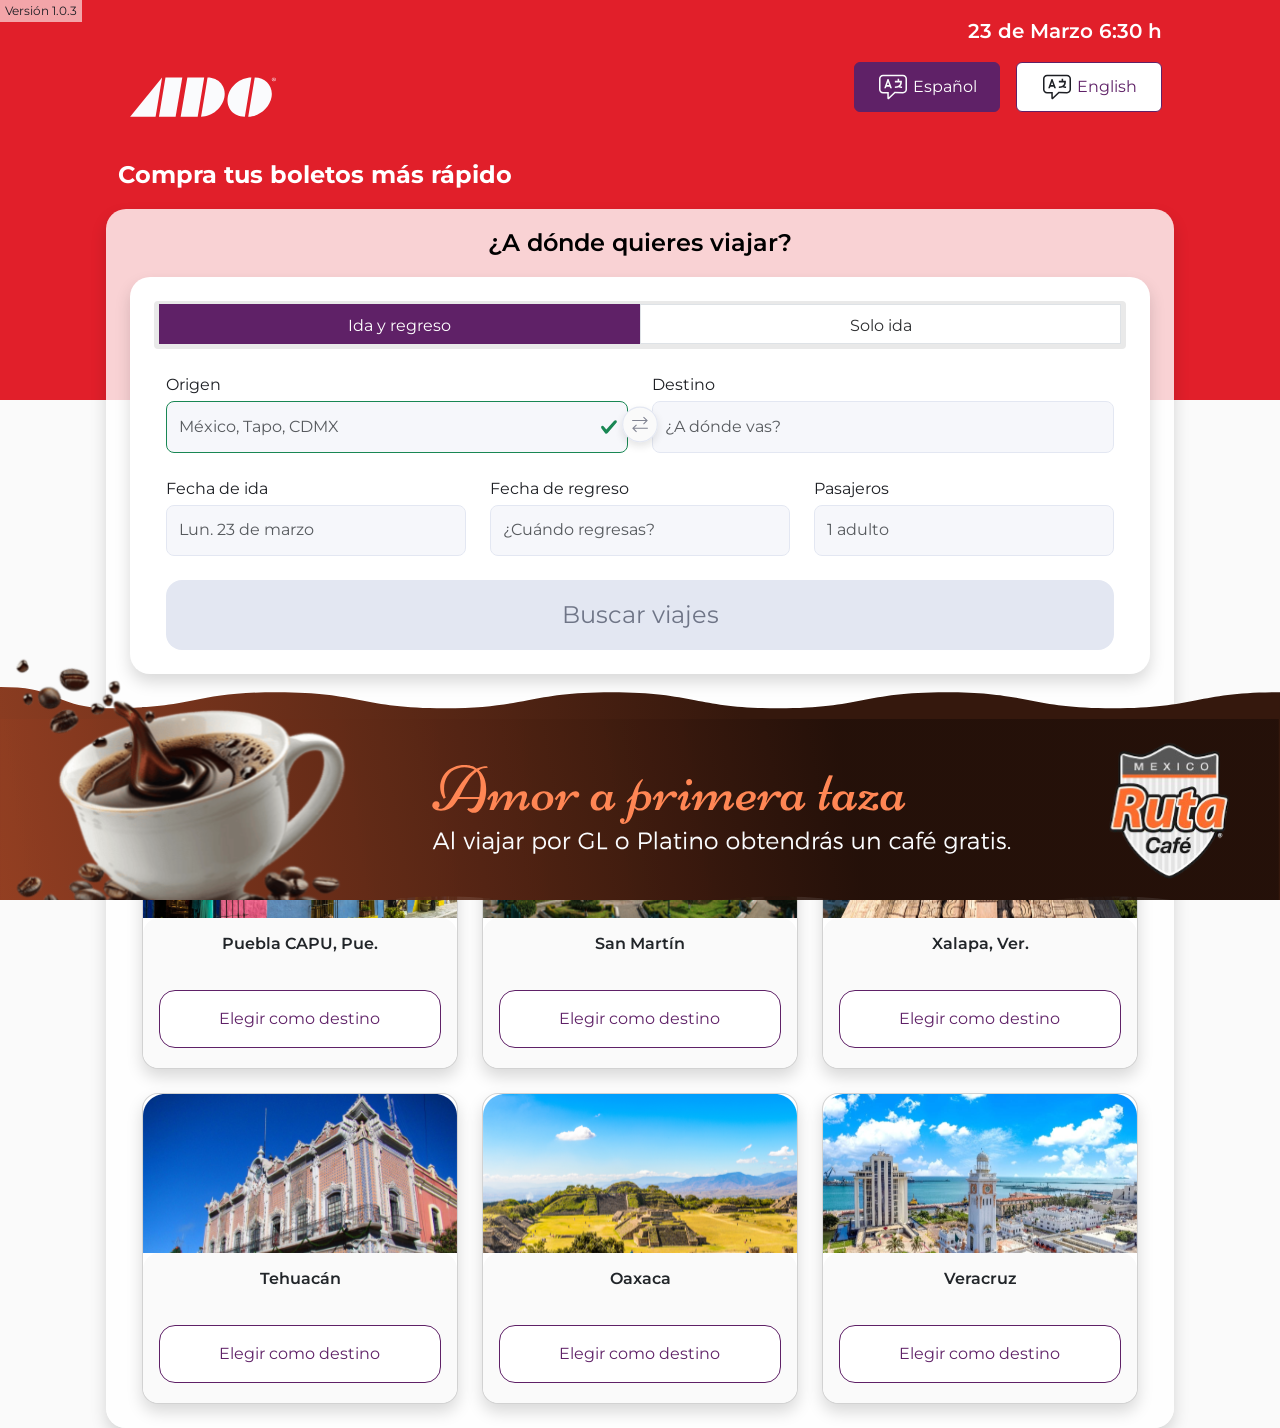
==== commit d452f6bf: "icono switch home" ====
--- a/index.html
+++ b/index.html
@@ -48,8 +48,7 @@
             }      
             /* Esta es la clase para el día actual del calendario en los popup de fechas de ida y regreso */
             .litepicker .container__days .day-item.is-today {
-                color: #fff !important;
-                background-color: #5F2167 !important;
+                color: #5F2167 !important;
             }
             .accordion-button::after {
                 width: 40px;
@@ -167,7 +166,8 @@
                                     <!-- para inputs con -status ok- poner clase "is-valid" esto aplica para todos los inputs -->
                                     <!-- para inputs con -status error- poner clase "is-invalid" esto aplica para todos los inputs -->
                                 </div>
-                                <div class="col">
+                                <div class="col" style="position: relative;">
+                                    <img src="assets/images/switch.svg" alt="" style="position: absolute; left: -25px; top: 30px; width: 50px;">
                                     <label for="destino" class="form-label mb-1 f-16">Destino</label>
                                     <input type="text" class="form-control audio-field" id="destino" placeholder="¿A dónde vas?" data-bs-toggle="modal" data-bs-target="#modal-destino" data-audio="assets/audios/a-donde-vas.mp3">
                                     <!-- para inputs con -status ok- poner clase "is-valid" -->
@@ -176,15 +176,15 @@
                             </div><!-- row -->
                             
                             <div class="row mt-4">
-                                <div class="col">
+                                <div class="col-4">
                                     <label for="ida" class="form-label f-16 mb-1">Fecha de ida</label>
                                     <input type="text" class="form-control audio-field" id="ida" placeholder="Lun. 23 de marzo" data-bs-toggle="modal" data-bs-target="#modal-fechas" data-audio="assets/audios/fecha-ida.mp3">
                                 </div>
-                                <div class="col">
+                                <div class="col-4" id="fechaRegreso">
                                     <label for="regreso" class="form-label f-16 mb-1">Fecha de regreso</label>
                                     <input type="text" class="form-control audio-field" id="regreso" placeholder="¿Cuándo regresas?" data-bs-toggle="modal" data-bs-target="#modal-fechas" data-audio="assets/audios/fecha-regreso.mp3">
                                 </div>
-                                <div class="col">
+                                <div class="col-4">
                                     <label for="pasajeros" class="form-label f-16 mb-1">Pasajeros</label>
                                     <input type="text" class="form-control" id="pasajeros" placeholder="1 adulto" data-bs-toggle="modal" data-bs-target="#modal-pasajeros">
                                 </div>
@@ -1578,6 +1578,27 @@
                                                 
                 disableButton();
             });
+            
+            
+            // Toggle del input de fecha de regreso
+            document.addEventListener('DOMContentLoaded', function() {
+                const radioIdaRegreso = document.getElementById('inlineRadio1');
+                const radioSoloIda = document.getElementById('inlineRadio2');
+                const fechaRegreso = document.getElementById('fechaRegreso');
+
+                function toggleFechaRegreso() {
+                    if (radioSoloIda.checked) {
+                        fechaRegreso.style.display = 'none';
+                    } else {
+                        fechaRegreso.style.display = 'block';
+                    }
+                }
+
+                toggleFechaRegreso();
+                
+                radioIdaRegreso.addEventListener('change', toggleFechaRegreso);
+                radioSoloIda.addEventListener('change', toggleFechaRegreso);
+            });
         </script>
     </body>
 </html>
